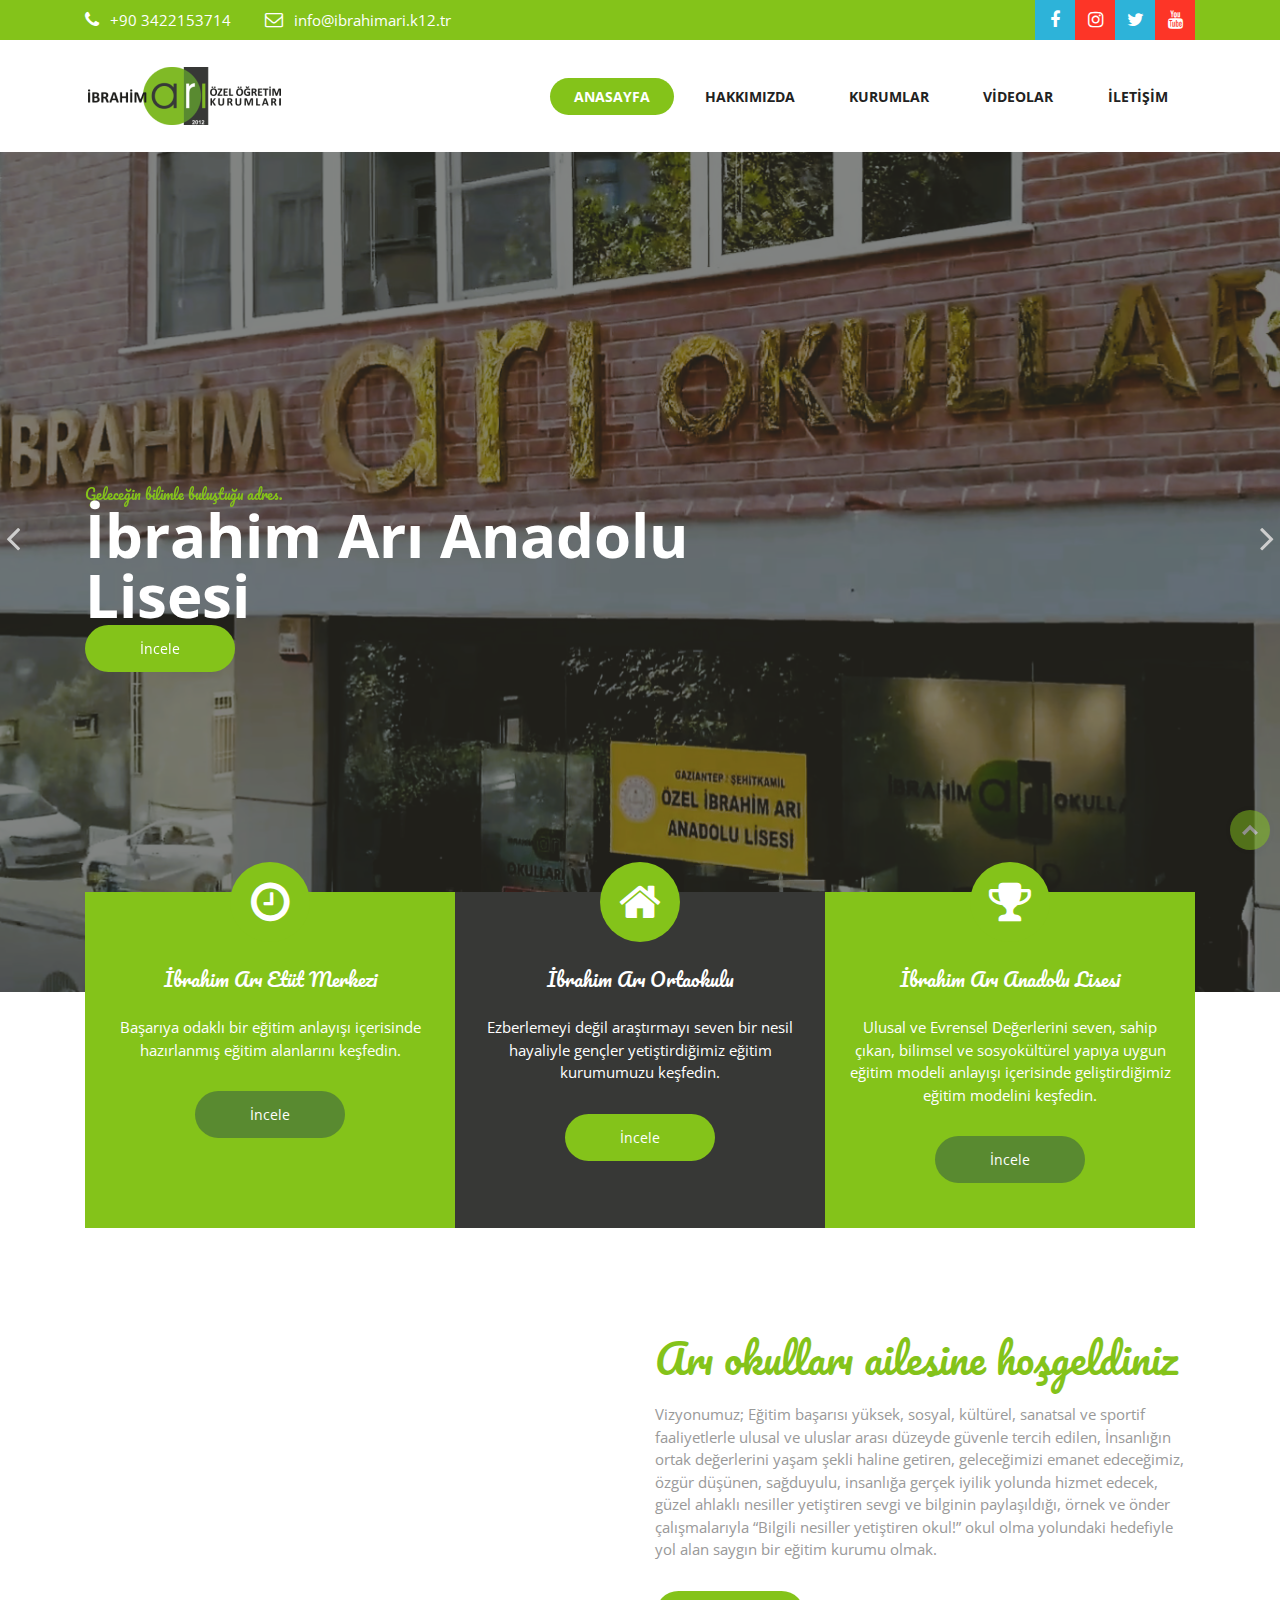
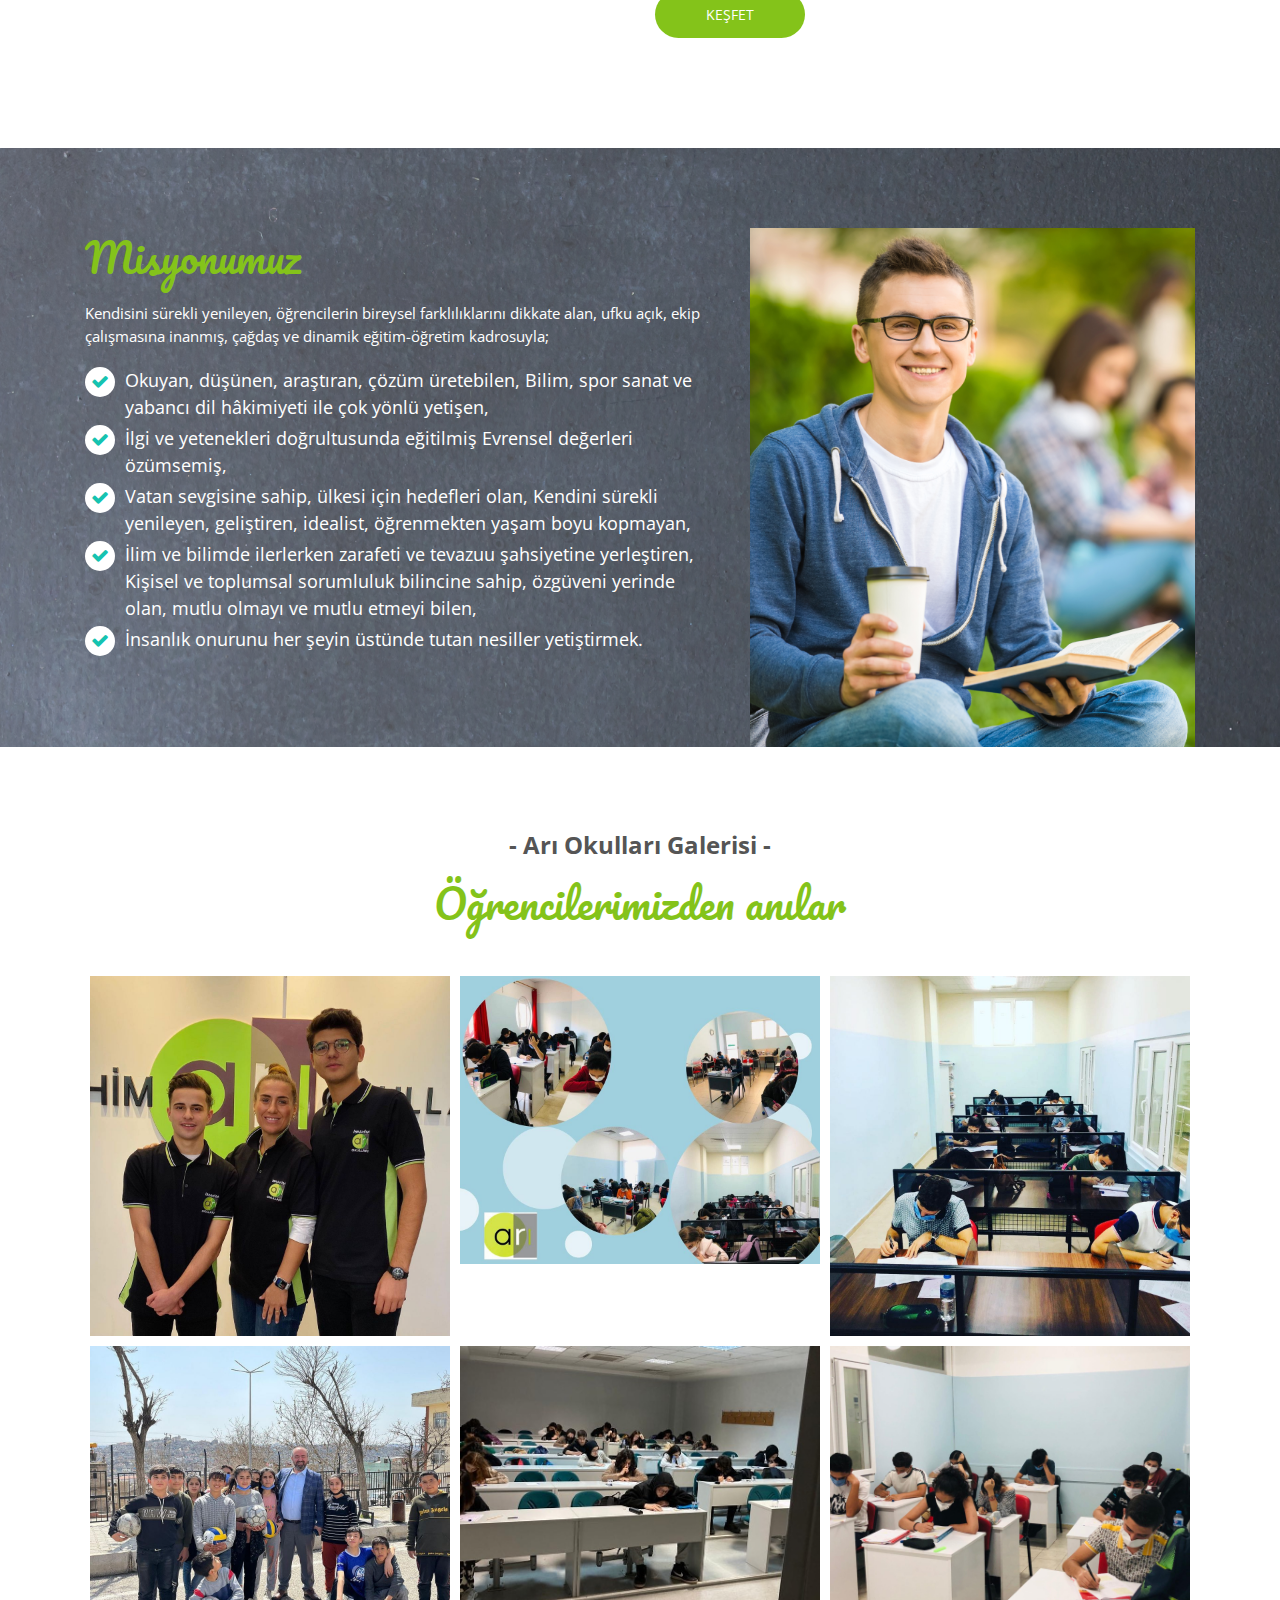
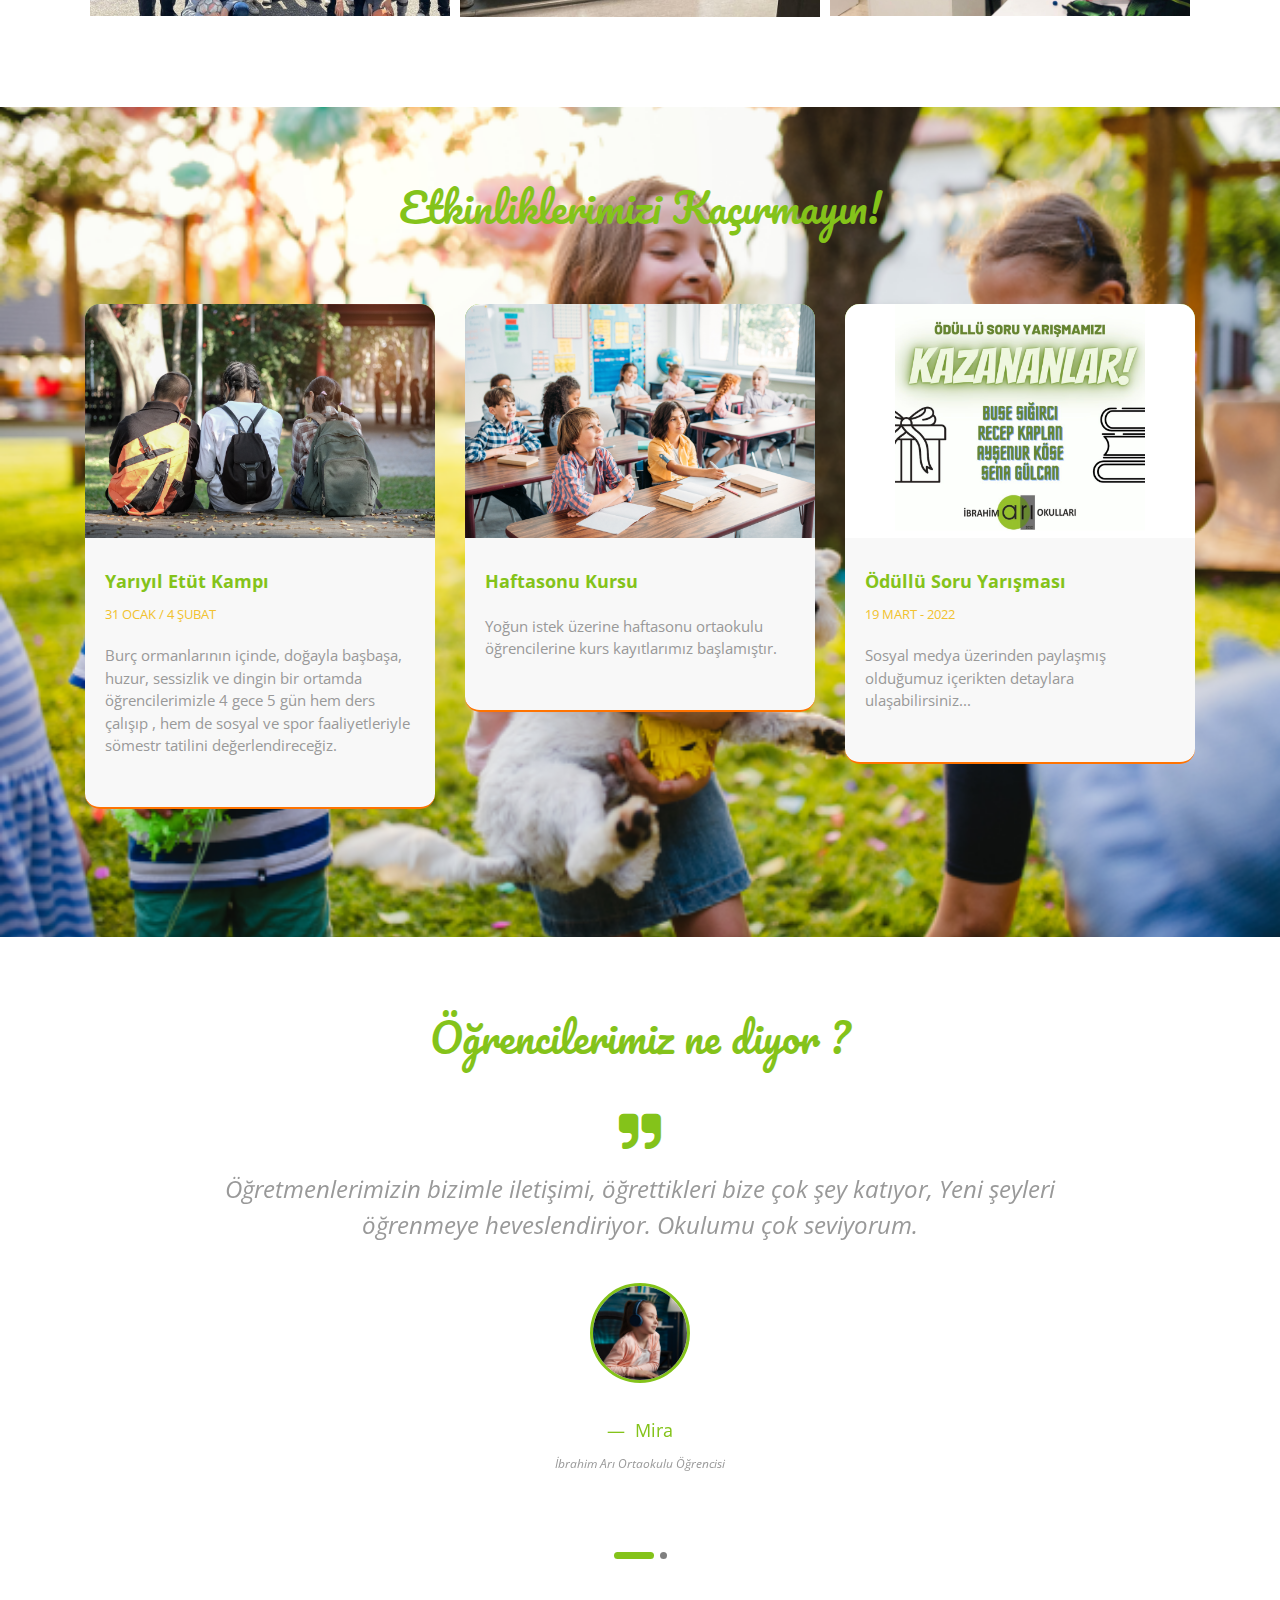
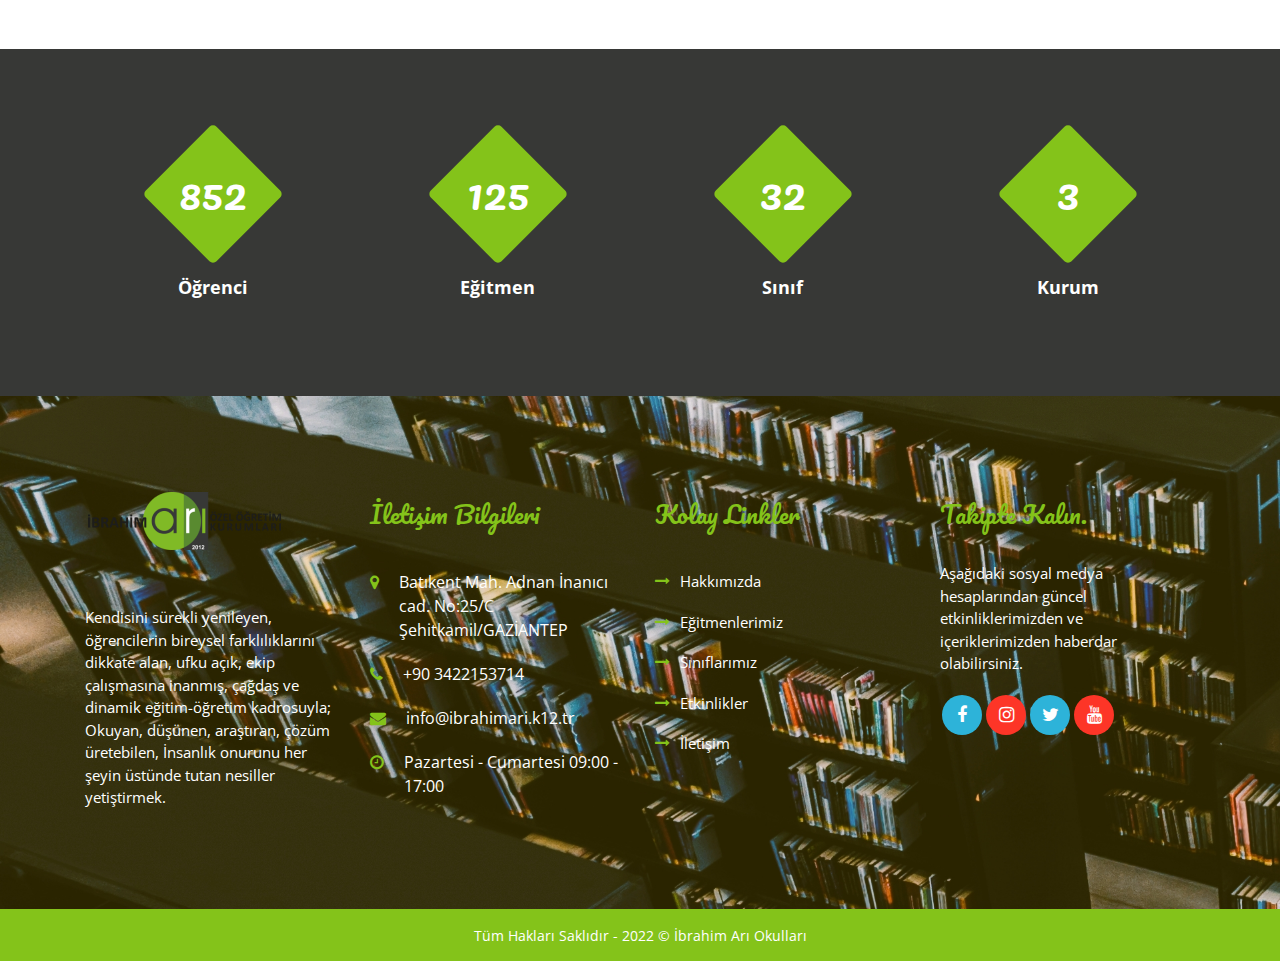
==== index.html @ 1fd20ba8 "Add files via upload" ====
<!DOCTYPE html>
<html lang="tr">
  <head>
    <meta charset="utf-8">
    <!--[if IE]><meta http-equiv="x-ua-compatible" content="IE=9" /><![endif]-->
    <meta name="viewport" content="width=device-width, initial-scale=1">
    <meta name="description" content="Gaziantep Arı Okulları, Eğitim başarısı yüksek, sosyal, kültürel, sanatsal ve sportif,  “Bilgili nesiller yetiştiren okul!” okul olma  yolundaki hedefiyle yol alan  saygın bir eğitim kurumu.">
    <meta name="keywords" content="gaziantep, arı okullari, antep özel okul, gaziantep özel okullar, özel, kolej, gaziantep okul, ibrahim ari okullari, ibrahim arı okulları, ibrahim ari, gaziantep ibrahim ari okullari, özel okul gaziantep, özel okullar, ibrahim ari özel öğretim kurumlari">
    <meta name="author" content="rometheme.net"> 
	<link rel="shortcut icon" href="images/favicon.ico">
	<link rel="apple-touch-icon" href="images/apple-touch-icon.png">
	<link rel="apple-touch-icon" sizes="72x72" href="images/apple-touch-icon-72x72.png">
	<link rel="apple-touch-icon" sizes="114x114" href="images/apple-touch-icon-114x114.png">
	<link rel="stylesheet" type="text/css" href="css/vendor/bootstrap.min.css" />
	<link rel="stylesheet" type="text/css" href="css/vendor/font-awesome.min.css">
	<link rel="stylesheet" type="text/css" href="css/vendor/owl.carousel.min.css">
	<link rel="stylesheet" type="text/css" href="css/vendor/owl.theme.default.min.css">
	<link rel="stylesheet" type="text/css" href="css/vendor/magnific-popup.css">
	<link rel="stylesheet" type="text/css" href="css/vendor/animate.min.css">
	<link rel="stylesheet" type="text/css" href="css/style.css" />
    <script src="js/vendor/modernizr.min.js"></script>
</head>
<body>

	<!-- LOAD PAGE -->
	<div class="animationload">
		<div class="loader"></div>
	</div>
	
	<!-- BACK TO TOP SECTION -->
	<a href="#0" class="cd-top cd-is-visible cd-fade-out">Top</a>

	<!-- HEADER -->
    <div class="header header-1">

    	<!-- TOPBAR -->
    	<div class="topbar">
			<div class="container">
				<div class="row align-items-center">
					<div class="col-sm-8 col-md-6">
						<div class="info">
							<div class="info-item">
								<a href="tel:+90 3422153714"><i class="fa fa-phone"></i> +90 3422153714</a>
							</div>
							<div class="info-item">
								<i class="fa fa-envelope-o"></i> <a href="mailto:info@ibrahimari.k12.tr" title=""> info@ibrahimari.k12.tr</a>
							</div>
						</div>
					</div>
					<div class="col-sm-4 col-md-6">
						<div class="sosmed-icon pull-right d-inline-flex">
							<a href="https://www.facebook.com/ibrahimariokullari-102697037942147/?ref=page_internal" class="fb"><i class="fa fa-facebook"></i></a> 
							<a href="https://www.instagram.com/ibrahimariokullari/" class="ig"><i class="fa fa-instagram"></i></a> 
							<a href="https://twitter.com/iari_okullari" class="tw"><i class="fa fa-twitter"></i></a> 
							
							<a href="https://www.youtube.com/channel/UCPqXaKPAfyC8Ke41PcCcHyg?view_as=subscriber" class="in"><i class="fa fa-youtube"></i></a> 
						</div>
					</div>
				</div>
			</div>
		</div>

		<!-- NAVBAR SECTION -->
		<div class="navbar-main">
			<div class="container">
			    <nav id="navbar-example" class="navbar navbar-expand-lg">
			        <a class="navbar-brand" href="index.html">
						<img style="height: 60;" src="images/logo.png" alt="">
					</a>
			        <button class="navbar-toggler" type="button" data-toggle="collapse" data-target="#navbarNavDropdown" aria-controls="navbarNavDropdown" aria-expanded="false" aria-label="Toggle navigation">
			            <span class="navbar-toggler-icon"></span>
			        </button>
			        <div class="collapse navbar-collapse" id="navbarNavDropdown">
			            <ul class="navbar-nav ml-auto">
			            	<li class="nav-item active">
			                    <a class="nav-link" href="index.html">ANASAYFA</a>
			                </li>
			            	<li class="nav-item">
			                    <a class="nav-link" href="about.html">HAKKIMIZDA</a>
			                </li>
			            	<li class="nav-item">
			                    <a class="nav-link" href="classes.html">KURUMLAR</a>
			                </li>
			            	<li class="nav-item">
			                    <a class="nav-link" href="teachers.html">VİDEOLAR</a>
			                </li>
			            	<!--<li class="nav-item dropdown dmenu">
			                    <a class="nav-link dropdown-toggle" href="#" role="button" data-toggle="dropdown" aria-haspopup="true" aria-expanded="false">
						          SAYFALAR
						        </a>
			                    <div class="dropdown-menu">
			                    	<a class="dropdown-item" href="page-gallery.html">GALERİ</a>
			                    	<a class="dropdown-item" href="page-testimonials.html">VİDEOLAR</a>
	          						<a class="dropdown-item" href="page-faq.html">FAQ</a>
	          						<a class="dropdown-item" href="page-404.html">404 PAGE</a>
	          						<a class="dropdown-item" href="page-events.html">EVENTS</a>
	          						<a class="dropdown-item" href="page-events-single.html">SINGLE EVENTS</a>
	          						<a class="dropdown-item" href="page-news.html">NEWS</a>
	          						<a class="dropdown-item" href="page-news-single.html">SINGLE NEWS</a>
							    </div>
			                </li>-->
			            	<li class="nav-item">
			                    <a class="nav-link" href="contact.html">İLETİŞİM</a>
			                </li>
			            </ul>
			        </div>
			    </nav> <!-- -->

			</div>
		</div>

    </div>

	<!-- BANNER -->
    <div id="oc-fullslider" class="banner">
    	<div class="owl-carousel owl-theme full-screen">
	    	<div class="item">
	        	<img src="images/dummy-img-1920x900.jpg" alt="Slider">
	        	<div class="overlay-bg"></div>
	        	<div class="container d-flex align-items-center">
	            	<div class="wrap-caption">
	            		<h5 class="caption-supheading">Geleceğin bilimle buluştuğu adres.</h5>
		                <h1 class="caption-heading">İbrahim Arı Anadolu Lisesi</h1>
		                <a href="classes.html" class="btn btn-primary">İncele</a>
		            </div>  
	            </div>
	    	</div>
	    	<div class="item">
	            <img src="images/dummy-img-1920x900-2.jpg" alt="Slider">
	            <div class="overlay-bg"></div>
	            <div class="container d-flex align-items-center">
	            	<div class="wrap-caption">
		                <h5 class="caption-supheading">Hiçbir şeye ihtiyacımız yok, yalnız bir şeye ihtiyacımız vardır; çalışkan olmak. Mustafa Kemal Atatürk</h5>
		                <h1 class="caption-heading">İbrahim Arı Ortaokulu</h1>
		                <a href="classes.html" class="btn btn-primary">İncele</a>
		            </div>  
	            </div>
	        </div>  
	    	<div class="item">
	            <img src="images/dummy-img-1920x900-3.jpg" alt="Slider"> 
	            <div class="overlay-bg"></div>
	            <div class="container d-flex align-items-center">
	            	<div class="wrap-caption">
		                <h5 class="caption-supheading">Sınavları gözünüzde büyütmeyin!</h5>
		                <h1 class="caption-heading">İbrahim Arı Etüt Merkezi</h1>
		                <a href="classes.html" class="btn btn-primary">İncele</a>
		            </div>  
	            </div>
	        </div>  
    	</div>
	    <div class="custom-nav owl-nav"></div>
    </div>	


	<div class="section services">
		<div class="content-wrap">
			<div class="container">
				<div class="row">
					<div class="col-sm-12 col-md-12">
						<div class="row col-0 overlap no-gutters">
							<div class="col-sm-12 col-md-4 col-lg-4">
						
								<div class="rs-feature-box-1 bg-primary">
									<i class="fa fa-clock-o"></i>
									<div class="body">
										<h4>İbrahim Arı Etüt Merkezi</h4>
										<p>Başarıya odaklı bir eğitim anlayışı içerisinde hazırlanmış eğitim alanlarını keşfedin.

										</p>
										<div class="spacer-10"></div>
										<a href="classes.html" class="btn">İncele</a>
									</div>
					            </div>
							</div>
							<div class="col-sm-12 col-md-4 col-lg-4">
							
								<div class="rs-feature-box-1 bg-tertiary">
									<i class="fa fa-home"></i>
									<div class="body">
										<h4>İbrahim Arı Ortaokulu</h4>
										<p>Ezberlemeyi değil araştırmayı seven bir nesil hayaliyle gençler yetiştirdiğimiz eğitim kurumumuzu keşfedin.</p>
										<div class="spacer-10"></div>
										<a href="classes.html" class="btn">İncele</a>
									</div>
					            </div>
							</div>
							<div class="col-sm-12 col-md-4 col-lg-4">
								
								<div class="rs-feature-box-1 bg-primary">
									<i class="fa fa-trophy"></i>
									<div class="body">
										<h4>İbrahim Arı Anadolu Lisesi</h4>
										<p>Ulusal ve Evrensel Değerlerini seven, sahip çıkan, bilimsel ve sosyokültürel yapıya uygun eğitim modeli anlayışı içerisinde geliştirdiğimiz eğitim modelini keşfedin. </p>
										<div class="spacer-10"></div>
										<a href="classes.html" class="btn">İncele</a>
									</div>
					            </div>
							</div>
						</div>
					</div>
				</div>
			</div>
		</div>
	</div>	


	<div class="section">
		<div class="content-wrap">
			<div class="container">
				<div class="row">
					<div class="col-sm-12 col-md-12 col-lg-6">
						
						<iframe width="100%" height="300px" src="https://www.youtube.com/embed/yRi36sJLSqQ?rel=0&amp;showinfo=0&amp;modestbranding=1" frameborder="0" allow="accelerometer; autoplay; clipboard-write; encrypted-media; gyroscope; picture-in-picture;" allowfullscreen></iframe>
					
					</div>
					<div class="col-sm-12 col-md-12 col-lg-6">
						<h2 class="section-heading">
							Arı okulları ailesine hoşgeldiniz
						</h2>
						<p>Vizyonumuz; Eğitim başarısı yüksek, sosyal, kültürel, sanatsal ve sportif faaliyetlerle ulusal ve uluslar arası düzeyde güvenle tercih edilen, İnsanlığın ortak değerlerini yaşam şekli haline getiren, geleceğimizi emanet edeceğimiz, özgür düşünen, sağduyulu, insanlığa gerçek iyilik yolunda hizmet edecek, güzel ahlaklı nesiller yetiştiren sevgi ve bilginin paylaşıldığı, örnek ve önder çalışmalarıyla “Bilgili nesiller yetiştiren okul!” okul olma  yolundaki hedefiyle yol alan  saygın bir eğitim kurumu olmak.</p>
						<div class="spacer-10"></div>
						<a href="about.html" class="btn btn-primary">KEŞFET</a>
						<div class="spacer-30"></div>
					</div>
					
				</div>
			</div>
		</div>
	</div>
	<div class="section bgi-repeat" data-background="images/dummy-img-1920x900-6.jpg">
		<div class="content-wrap pb-0">
			<div class="container">
				<div class="row align-items-end">
					<div class="col-sm-12 col-md-12 col-lg-7">
						
						<h3 class="section-heading">
							Misyonumuz
						</h3>
						<p class="text-white">Kendisini sürekli yenileyen, öğrencilerin bireysel farklılıklarını dikkate alan, ufku açık, ekip çalışmasına inanmış, çağdaş ve dinamik eğitim-öğretim kadrosuyla;
						</p>
						<p class="p-check text-white">Okuyan, düşünen, araştıran,  çözüm üretebilen,
							Bilim, spor sanat ve yabancı dil hâkimiyeti ile çok yönlü yetişen,</p>
						<p class="p-check text-white">İlgi ve yetenekleri doğrultusunda eğitilmiş
							Evrensel değerleri özümsemiş,</p>
						<p class="p-check text-white">Vatan sevgisine sahip, ülkesi için hedefleri olan,
							Kendini sürekli yenileyen, geliştiren, idealist, öğrenmekten yaşam boyu kopmayan,</p>
							<p class="p-check text-white">İlim ve bilimde ilerlerken zarafeti ve tevazuu  şahsiyetine yerleştiren,
								Kişisel ve toplumsal sorumluluk bilincine sahip, özgüveni yerinde olan, mutlu olmayı ve mutlu etmeyi bilen,</p>
								<p class="p-check text-white">İnsanlık onurunu her şeyin üstünde tutan nesiller yetiştirmek.
								</p>
						<div class="spacer-90"></div>
					</div>
					<div class="col-sm-12 col-md-12 col-lg-5">
						<img src="images/dummy-img-600x700.jpg" alt="" class="img-fluid">
					</div>
				</div>
				
			</div>
		</div>
	</div>

	



	<!-- OUR GALLERY -->
	<div class="">
		<div class="content-wrap">
			<div class="container">

				<div class="row">
					<div class="col-sm-12 col-md-12">
						<p class="supheading text-center">Arı Okulları Galerisi</p>
						<h2 class="section-heading text-center mb-5">
							Öğrencilerimizden anılar
						</h2>
					</div>
				</div>
				
				<div class="row popup-gallery gutter-5">
					<!-- Item 1 -->
					<div class="col-xs-12 col-md-6 col-lg-4">
						<div class="box-gallery">
							<a href="images/anlar/dummy-img-600x400.jpg" title="Gallery #1">
								<img src="images/anlar/dummy-img-600x400.jpg" alt="" class="img-fluid">
								<div class="project-info">
									<div class="project-icon">
										<span class="fa fa-search"></span>
									</div>
								</div>
							</a>
						</div>
					</div>
					<!-- Item 1 -->
					<div class="col-xs-12 col-md-6 col-lg-4">
						<div class="box-gallery">
							<a href="images/anlar/dummy-img-600x400-1.jpg" title="Gallery #2">
								<img src="images/anlar/dummy-img-600x400-1.jpg" alt="" class="img-fluid">
								<div class="project-info">
									<div class="project-icon">
										<span class="fa fa-search"></span>
									</div>
								</div>
							</a>
						</div>
					</div>
					<!-- Item 1 -->
					<div class="col-xs-12 col-md-6 col-lg-4">
						<div class="box-gallery">
							<a href="images/anlar/dummy-img-600x400-2.jpg" title="Gallery #3">
								<img src="images/anlar/dummy-img-600x400-2.jpg" alt="" class="img-fluid">
								<div class="project-info">
									<div class="project-icon">
										<span class="fa fa-search"></span>
									</div>
								</div>
							</a>
						</div>
					</div>
					<!-- Item 2 -->
					<div class="col-xs-12 col-md-6 col-lg-4">
						<div class="box-gallery">
							<a href="images/anlar/dummy-img-600x400-3.jpg" title="Gallery #4">
								<img src="images/anlar/dummy-img-600x400-3.jpg" alt="" class="img-fluid">
								<div class="project-info">
									<div class="project-icon">
										<span class="fa fa-search"></span>
									</div>
								</div>
							</a>
						</div>
					</div>
					<!-- Item 3 -->
					<div class="col-xs-12 col-md-6 col-lg-4">
						<div class="box-gallery">
							<a href="images/anlar/dummy-img-600x400-4.jpg" title="Gallery #5">
								<img src="images/anlar/dummy-img-600x400-4.jpg" alt="" class="img-fluid">
								<div class="project-info">
									<div class="project-icon">
										<span class="fa fa-search"></span>
									</div>
								</div>
							</a>
						</div>
					</div>
					<!-- Item 4 -->
					<div class="col-xs-12 col-md-6 col-lg-4">
						<div class="box-gallery">
							<a href="images/anlar/dummy-img-600x400-5.jpg" title="Gallery #6">
								<img src="images/anlar/dummy-img-600x400-5.jpg" alt="" class="img-fluid">
								<div class="project-info">
									<div class="project-icon">
										<span class="fa fa-search"></span>
									</div>
								</div>
							</a>
						</div>
					</div>
					
				</div>
				
			</div>
		</div>
	</div>

	<!-- OUR EVENTS -->
	<div class="section bgi-cover-center" data-background="images/anlar/background.jpg">
		<div class="content-wrap">
			<div class="container">

				<div class="row">
					<div class="col-sm-12 col-md-12">
						<h2 class="section-heading text-center mb-5">
							Etkinliklerimizi Kaçırmayın!
						</h2>
					</div>
				</div>

				<div class="row mt-4">
					
					<!-- Item 1 -->
					<div class="col-sm-12 col-md-12 col-lg-4 mb-5">
						<div class="rs-news-1">
							<div class="media-box">
								<img src="images/anlar/dummy-img-600x400-6.jpg" alt="" class="img-fluid">
							</div>
							<div class="body-box">
								<div class="title">Yarıyıl Etüt Kampı</div>
								<div class="meta-date">31 OCAK	 / 	4 ŞUBAT</div>
								<p>Burç ormanlarının içinde, doğayla başbaşa, huzur, sessizlik ve dingin bir ortamda öğrencilerimizle 4 gece 5 gün hem ders çalışıp , hem de sosyal ve spor faaliyetleriyle sömestr tatilini değerlendireceğiz.</p>
								<div class="text-center">
							<!--		<a href="page-events-single.html" class="btn btn-primary">KATIL</a> -->
								</div>
							</div>
						</div>
					</div>

					<!-- Item 2 -->
					<div class="col-sm-12 col-md-12 col-lg-4 mb-5">
						<div class="rs-news-1">
							<div class="media-box">
								<img src="images/anlar/dummy-img-600x400-7.jpg" alt="" class="img-fluid">
							</div>
							<div class="body-box">
								<div class="title">Haftasonu Kursu</div>
								<div class="meta-date"></div>
								<p>Yoğun istek üzerine haftasonu ortaokulu öğrencilerine kurs kayıtlarımız başlamıştır.</p>
								<div class="text-center">
							<!--		<a href="page-events-single.html" class="btn btn-primary">KATIL</a> -->
								</div>
							</div>
						</div>
					</div>

					<!-- Item 3 -->
					<div class="col-sm-12 col-md-12 col-lg-4 mb-5">
						<div class="rs-news-1">
							<div class="media-box">
								<img src="images/anlar/dummy-img-600x400-8.jpg" alt="" class="img-fluid">
							</div>
							<div class="body-box">
								<div class="title">Ödüllü Soru Yarışması</div>
								<div class="meta-date">19 MART - 2022</div>
								<p>Sosyal medya üzerinden paylaşmış olduğumuz içerikten detaylara ulaşabilirsiniz...</p>
								<div class="text-center">
									<!--		<a href="page-events-single.html" class="btn btn-primary">KATIL</a> -->
								</div>
							</div>
						</div>
					</div>

				</div>

			</div>
		</div>
	</div>

	<!-- OUR TESTIMONIALS -->
	<div class="section">
		<div class="content-wrap">
			<div class="container">
				<div class="row">
					<div class="col-sm-12 col-md-12">
						<h2 class="section-heading text-center mb-5">
							Öğrencilerimiz ne diyor ?
						</h2>
					</div>
				</div>
				<div class="row">
					<div class="col-sm-12 col-md-10 offset-md-1">
						<div class="text-center text-primary mb-3"><i class="fa fa-quote-right fa-3x"></i></div>
						<div id="testimonial" class="owl-carousel owl-theme">
							<div class="item">
								<div class="rs-box-testimony">
									<div class="quote-box">
										<blockquote>
										 Öğretmenlerimizin bizimle iletişimi, öğrettikleri bize çok şey katıyor, Yeni şeyleri öğrenmeye heveslendiriyor. Okulumu çok seviyorum.
										</blockquote>
										<div class="media">
											<img src="images/dummy-img-400x400.jpg" alt="" class="rounded-circle">
										</div>
										<p class="quote-name">
											Mira <span>İbrahim Arı Ortaokulu Öğrencisi</span>
										</p>                        
									</div>
								</div>
							</div>
							<div class="item">
								<div class="rs-box-testimony">
									<div class="quote-box">
										<blockquote>
											Aldığım eğitimden çok memnunum iyi ki arı okullarını tercih etmişim. Artık sınavlarla nasıl başa çıkabileceğimi öğrendim. Sporun hayatımda nasıl bir öneme sahip olduğunu öğrendim.
										</blockquote>
										<div class="media">
											<img src="images/dummy-img-400x400-2.jpg" alt="" class="rounded-circle">
										</div>
										<p class="quote-name">
											Berke <span>İbrahim Arı Anadolu Lisesi Öğrencisi</span>
										</p>                        
									</div>
								</div>
							</div>
						</div>
					</div>

				</div>
			</div>
		</div>
	</div>


	<!-- WHY CHOOSE US -->
	<div class="section bg-tertiary">
		<div class="content-wrap">
			<div class="container">
				<div class="row">
					<div class="col-sm-6 col-md-3">
						<div class="rs-funfact bg-primary">
							<div class="box-fun"><h2>852</h2></div>
							<div class="title">Öğrenci</div>	
						</div>
					</div>
					<div class="col-sm-6 col-md-3">
						<div class="rs-funfact bg-primary">
							<div class="box-fun"><h2>125</h2></div>
							<div class="title">Eğitmen</div>	
						</div>
					</div>
					<div class="col-sm-6 col-md-3">
						<div class="rs-funfact bg-primary">
							<div class="box-fun"><h2>32</h2></div>
							<div class="title">Sınıf</div>	
						</div>
					</div>
					<div class="col-sm-6 col-md-3">
						<div class="rs-funfact bg-primary">
							<div class="box-fun"><h2>3</h2></div>
							<div class="title">Kurum</div>	
						</div>
					</div>
				</div>
			</div>
		</div>
	</div>
	<!-- FOOTER SECTION -->
	<div class="footer" data-background="images/dummy-img-1920x900-4.jpg">
		<div class="content-wrap">
			<div class="container">
				
				<div class="row">
					<div class="col-sm-12 col-md-6 col-lg-3">
						<div class="footer-item">
							<img src="images/logo.png" alt="logo bottom" class="logo-bottom">
							<div class="spacer-30"></div>
							<p>Kendisini sürekli yenileyen, öğrencilerin bireysel farklılıklarını dikkate alan, ufku açık, ekip çalışmasına inanmış, çağdaş ve dinamik eğitim-öğretim kadrosuyla; Okuyan, düşünen, araştıran,  çözüm üretebilen, İnsanlık onurunu her şeyin üstünde tutan nesiller yetiştirmek.
							</p>
						</div>
					</div>					

					<div class="col-sm-12 col-md-6 col-lg-3">
						<div class="footer-item">
							<div class="footer-title">
								İletişim Bilgileri
							</div>
							<ul class="list-info">
								<li>
									<div class="info-icon">
										<span class="fa fa-map-marker"></span>
									</div>
									<div class="info-text">Batıkent Mah. Adnan İnanıcı cad. No:25/C Şehitkamil/GAZİANTEP</div> </li>
								<li>
									<div class="info-icon">
										<span class="fa fa-phone"></span>
									</div>
									<div class="info-text"><a style="color: rgb(255, 255, 255);" href="tel:+90 3422153714"> +90 3422153714</a></div>
								</li>
								<li>
									<div class="info-icon">
										<span class="fa fa-envelope"></span>
									</div>
									<div class="info-text"><a style="color: rgb(255, 255, 255);" href="mailto:info@ibrahimari.k12.tr" title=""> info@ibrahimari.k12.tr</a></div>
								</li>
								<li>
									<div class="info-icon">
										<span class="fa fa-clock-o"></span>
									</div>
									<div class="info-text">Pazartesi - Cumartesi 09:00 - 17:00</div>
								</li>
							</ul>

						</div>
					</div>

					<div class="col-sm-12 col-md-6 col-lg-3">
						<div class="footer-item">
							<div class="footer-title">
								Kolay Linkler
							</div>
							
							<ul class="list">
								<li><a href="about.html" title="About us">Hakkımızda</a></li>
								<li><a href="teachers.html" title="Our Teacher">Eğitmenlerimiz</a></li>
								<li><a href="classes.html" title="Our Classes">Sınıflarımız</a></li>
								<li><a href="page-events.html" title="Our Events">Etkinlikler</a></li>
								<li><a href="contact.html" title="Contact Us">İletişim</a></li>
							</ul>
								
						</div>
					</div>
					
					<div class="col-sm-12 col-md-6 col-lg-3">
						<div class="footer-item">
							<div class="footer-title"> 
								Takipte Kalın.
							</div>
							<p>Aşağıdaki sosyal medya hesaplarından güncel etkinliklerimizden ve içeriklerimizden haberdar olabilirsiniz.</p>
							<div class="sosmed-icon d-inline-flex">
								<a href="https://www.facebook.com/ibrahimariokullari-102697037942147/?ref=page_internal" class="fb"><i class="fa fa-facebook"></i></a> 
								<a href="https://www.instagram.com/ibrahimariokullari/" class="ig"><i class="fa fa-instagram"></i></a>
								<a href="https://twitter.com/iari_okullari" class="tw"><i class="fa fa-twitter"></i></a> 
								<a href="https://www.youtube.com/channel/UCPqXaKPAfyC8Ke41PcCcHyg?view_as=subscriber" class="in"><i class="fa fa-youtube"></i></a> 
							</div>
						</div>
					</div>
				</div>
			</div>
		</div>
		
		<div class="fcopy">
			<div class="container">
				<div class="row">
					<div class="col-sm-12 col-md-12">
						<p class="ftex">Tüm Hakları Saklıdır - 2022 &copy; <span class="color-primary">İbrahim Arı Okulları</span> </p> 
					</div>
				</div>
			</div>
		</div>
		
	</div>
	<script language="JavaScript">
		var left="";
		var right="";
		var msg="İbrahim Arı Özel Öğretim Kurumları - Gaziantep -";
		var speed=200;
		function scroll_title() {
				document.title=left+msg+right;
				msg=msg.substring(1,msg.length)+msg.charAt(0);
				setTimeout("scroll_title()",speed);
		}
		scroll_title();
		</script>
	<!-- JS VENDOR -->
	<script src="js/vendor/jquery.min.js"></script>
	<script src="js/vendor/bootstrap.min.js"></script>
	<script src="js/vendor/owl.carousel.js"></script>
	<script src="js/vendor/jquery.magnific-popup.min.js"></script>

	<!-- SENDMAIL -->
	<script src="js/vendor/validator.min.js"></script>
	<script src="js/vendor/form-scripts.js"></script>

	<script src="js/script.js"></script>

</body>
</html>
---- css/style.css ----
@charset "UTF-8";
/*
Template Name: MAZE - Photography Portfolio Html Template
Template URI: http://rometheme.net/html/maze
Author: Rometheme
Author URI: https://themeforest.net/user/rometheme
Version: 1.0
*/
/**
 * Table of Contents:
 *
 * 1. - NORMALIZE CSS
 * 2. - GLOBAL STYLES
 *      2.1 - General Styles
 *      2.2 - Text Color
 *      2.3 - Anchor
 *      2.4 - Heading and Paragraph
 * 
 * 3. - COMPONENTS
 *      3.1 - Preloader  
 *      3.2 - Buttons  
 *      3.3 - Box Icon 1
 *      3.4 - Box Icon 2
 *      3.5 - Box Image 1
 *      3.6 - Box Image 2
 *      3.7 - Box Image 3
 *      3.8 - BOX TESTIMONY
 *      3.9 - Box Team 2
 *      3.10 - Box Statistic
 *      3.11 - Box History
 *      3.12 - Box Partners
 *      3.13 - Panel Accordion
 *      3.14 - Faq
 *      3.15 - Pricing Table
 *      3.16 - Career Tabs
 *      3.17 - Box News
 * 4. - LOGO & NAVIGATION
 *      4.1 - Topbar 
 *      4.2 - Navbar 
 * 5. - HOME
 *      5.1 - Banner
 *      5.2 - Text Typing
 * 6. - SECTION
 *      6.1 Section - About
 *      6.2 Section - Services
 *      6.3 Section - Projects
 *      6.4 Section - News
 *      6.5 Section - Contact
 *      6.6 Section - Features
 *      6.7 Section - CTA
 *      6.8 Section - Price
 *      6.9 Section - Blog
 *      6.10 Section - Timeline
 *      6.11 Section - Testimonial
 *      6.12 Section - Clients
 *      6.13 Section - Video BG
 *      6.14 Section - Contact and Map
 * 7. - FOOTER 
 * 8. - RESPONSIVE
 * -----------------------------------------------------------------------------
 */
@import url("https://fonts.googleapis.com/css?family=Open+Sans:400,700|Pacifico");
@font-face {
  font-family: 'sas-webfont';
  src: url("../fonts/sas-webfont.eot?51534236");
  src: url("../fonts/sas-webfont.eot?51534236#iefix") format("embedded-opentype"), url("../fonts/sas-webfont.woff2?51534236") format("woff2"), url("../fonts/sas-webfont.woff?51534236") format("woff"), url("../fonts/sas-webfont.ttf?51534236") format("truetype"), url("../fonts/sas-webfont.svg?51534236#sas-webfont") format("svg");
  font-weight: normal;
  font-style: normal; }
.sas {
  font-family: "sas-webfont";
  font-style: normal;
  font-weight: normal;
  speak: none;
  display: inline-block;
  text-decoration: inherit;
  width: 1em;
  margin-right: .2em;
  text-align: center;
  /* opacity: .8; */
  /* For safety - reset parent styles, that can break glyph codes*/
  font-variant: normal;
  text-transform: none;
  /* fix buttons height, for twitter bootstrap */
  line-height: 1em;
  /* Animation center compensation - margins should be symmetric */
  /* remove if not needed */
  margin-left: .2em;
  /* you can be more comfortable with increased icons size */
  /* font-size: 120%; */
  /* Font smoothing. That was taken from TWBS */
  -webkit-font-smoothing: antialiased;
  -moz-osx-font-smoothing: grayscale;
  /* Uncomment for 3D effect */
  /* text-shadow: 1px 1px 1px rgba(127, 127, 127, 0.3); */ }

.sas-1:before {
  content: '\e801'; }

/* '' */
/* -------------------- 
TOPBAR SETTING
-----------------------*/
/* -------------------- 
NAVBAR SETTING
-----------------------*/
/* -------------------- 
FOOTER SETTING
-----------------------*/
/* -------------------- 
BUTTON SETTING
-----------------------*/
.bolder {
  font-weight: 600; }

.cfix {
  content: '';
  display: block;
  width: 100%;
  clear: both; }

/**
 * 1. - NORMALIZE CSS
 * -----------------------------------------------------------------------------
 */
/*! normalize.css v8.0.1 | MIT License | github.com/necolas/normalize.css */
/* Document
   ========================================================================== */
/**
 * 1. Correct the line height in all browsers.
 * 2. Prevent adjustments of font size after orientation changes in iOS.
 */
html {
  line-height: 1.15;
  /* 1 */
  -webkit-text-size-adjust: 100%;
  /* 2 */ }

/* Sections
   ========================================================================== */
/**
 * Remove the margin in all browsers.
 */
body {
  margin: 0; }

/**
 * Render the `main` element consistently in IE.
 */
main {
  display: block; }

/**
 * Correct the font size and margin on `h1` elements within `section` and
 * `article` contexts in Chrome, Firefox, and Safari.
 */
h1 {
  font-size: 2em;
  margin: 0.67em 0; }

/* Grouping content
   ========================================================================== */
/**
 * 1. Add the correct box sizing in Firefox.
 * 2. Show the overflow in Edge and IE.
 */
hr {
  box-sizing: content-box;
  /* 1 */
  height: 0;
  /* 1 */
  overflow: visible;
  /* 2 */ }

/**
 * 1. Correct the inheritance and scaling of font size in all browsers.
 * 2. Correct the odd `em` font sizing in all browsers.
 */
pre {
  font-family: monospace, monospace;
  /* 1 */
  font-size: 1em;
  /* 2 */ }

/* Text-level semantics
   ========================================================================== */
/**
 * Remove the gray background on active links in IE 10.
 */
a {
  background-color: transparent; }

/**
 * 1. Remove the bottom border in Chrome 57-
 * 2. Add the correct text decoration in Chrome, Edge, IE, Opera, and Safari.
 */
abbr[title] {
  border-bottom: none;
  /* 1 */
  text-decoration: underline;
  /* 2 */
  text-decoration: underline dotted;
  /* 2 */ }

/**
 * Add the correct font weight in Chrome, Edge, and Safari.
 */
b,
strong {
  font-weight: bolder; }

/**
 * 1. Correct the inheritance and scaling of font size in all browsers.
 * 2. Correct the odd `em` font sizing in all browsers.
 */
code,
kbd,
samp {
  font-family: monospace, monospace;
  /* 1 */
  font-size: 1em;
  /* 2 */ }

/**
 * Add the correct font size in all browsers.
 */
small {
  font-size: 80%; }

/**
 * Prevent `sub` and `sup` elements from affecting the line height in
 * all browsers.
 */
sub,
sup {
  font-size: 75%;
  line-height: 0;
  position: relative;
  vertical-align: baseline; }

sub {
  bottom: -0.25em; }

sup {
  top: -0.5em; }

/* Embedded content
   ========================================================================== */
/**
 * Remove the border on images inside links in IE 10.
 */
img {
  border-style: none; }

/* Forms
   ========================================================================== */
/**
 * 1. Change the font styles in all browsers.
 * 2. Remove the margin in Firefox and Safari.
 */
button,
input,
optgroup,
select,
textarea {
  font-family: inherit;
  /* 1 */
  font-size: 100%;
  /* 1 */
  line-height: 1.15;
  /* 1 */
  margin: 0;
  /* 2 */ }

/**
 * Show the overflow in IE.
 * 1. Show the overflow in Edge.
 */
button,
input {
  /* 1 */
  overflow: visible; }

/**
 * Remove the inheritance of text transform in Edge, Firefox, and IE.
 * 1. Remove the inheritance of text transform in Firefox.
 */
button,
select {
  /* 1 */
  text-transform: none; }

/**
 * Correct the inability to style clickable types in iOS and Safari.
 */
button,
[type="button"],
[type="reset"],
[type="submit"] {
  -webkit-appearance: button; }

/**
 * Remove the inner border and padding in Firefox.
 */
button::-moz-focus-inner,
[type="button"]::-moz-focus-inner,
[type="reset"]::-moz-focus-inner,
[type="submit"]::-moz-focus-inner {
  border-style: none;
  padding: 0; }

/**
 * Restore the focus styles unset by the previous rule.
 */
button:-moz-focusring,
[type="button"]:-moz-focusring,
[type="reset"]:-moz-focusring,
[type="submit"]:-moz-focusring {
  outline: 1px dotted ButtonText; }

/**
 * Correct the padding in Firefox.
 */
fieldset {
  padding: 0.35em 0.75em 0.625em; }

/**
 * 1. Correct the text wrapping in Edge and IE.
 * 2. Correct the color inheritance from `fieldset` elements in IE.
 * 3. Remove the padding so developers are not caught out when they zero out
 *    `fieldset` elements in all browsers.
 */
legend {
  box-sizing: border-box;
  /* 1 */
  color: inherit;
  /* 2 */
  display: table;
  /* 1 */
  max-width: 100%;
  /* 1 */
  padding: 0;
  /* 3 */
  white-space: normal;
  /* 1 */ }

/**
 * Add the correct vertical alignment in Chrome, Firefox, and Opera.
 */
progress {
  vertical-align: baseline; }

/**
 * Remove the default vertical scrollbar in IE 10+.
 */
textarea {
  overflow: auto; }

/**
 * 1. Add the correct box sizing in IE 10.
 * 2. Remove the padding in IE 10.
 */
[type="checkbox"],
[type="radio"] {
  box-sizing: border-box;
  /* 1 */
  padding: 0;
  /* 2 */ }

/**
 * Correct the cursor style of increment and decrement buttons in Chrome.
 */
[type="number"]::-webkit-inner-spin-button,
[type="number"]::-webkit-outer-spin-button {
  height: auto; }

/**
 * 1. Correct the odd appearance in Chrome and Safari.
 * 2. Correct the outline style in Safari.
 */
[type="search"] {
  -webkit-appearance: textfield;
  /* 1 */
  outline-offset: -2px;
  /* 2 */ }

/**
 * Remove the inner padding in Chrome and Safari on macOS.
 */
[type="search"]::-webkit-search-decoration {
  -webkit-appearance: none; }

/**
 * 1. Correct the inability to style clickable types in iOS and Safari.
 * 2. Change font properties to `inherit` in Safari.
 */
::-webkit-file-upload-button {
  -webkit-appearance: button;
  /* 1 */
  font: inherit;
  /* 2 */ }

/* Interactive
   ========================================================================== */
/*
 * Add the correct display in Edge, IE 10+, and Firefox.
 */
details {
  display: block; }

/*
 * Add the correct display in all browsers.
 */
summary {
  display: list-item; }

/* Misc
   ========================================================================== */
/**
 * Add the correct display in IE 10+.
 */
template {
  display: none; }

/**
 * Add the correct display in IE 10.
 */
[hidden] {
  display: none; }

/**
 * 2. GLOBAL STYLES
 * -----------------------------------------------------------------------------
 */
/*1.1 GENERAL STYLES*/
body,
button,
input,
select,
textarea {
  color: #999999;
  font-family: "Open Sans", sans-serif;
  font-weight: 400;
  font-size: 15px;
  line-height: 1.5;
  position: relative;
  background-color: #fff; }

html, body {
  width: 100%;
  height: 100%;
 
}

/* 1.3. ANCHOR */
a {
  color: #999999;
  text-decoration: none; }
  a:hover {
    color: #84C31A;
    text-decoration: none; }

/* 1.4. HEADING & PARAGRAPH */
p {
  margin: 0 0 20px 0; }

h1,
h2,
.banner-page .title-page,
h3,
h4,
.rs-team-1 .title,
h5 {
  font-family: "Pacifico", cursive;
  font-weight: 400;
  margin-top: 10px;
  margin-bottom: 20px; }

h1 {
  font-size: 3.571em;
  line-height: normal; }

h2, .banner-page .title-page {
  font-size: 2.857em;
  line-height: normal; }

h3 {
  font-size: 1.714em;
  line-height: normal; }

h4, .rs-team-1 .title {
  font-size: 1.286em;
  line-height: normal; }

h5 {
  font-size: 14px;
  line-height: 22px; }

h6 {
  font-size: 13px; }

strong, b {
  font-weight: 700; }

ol {
  margin-left: 24px; }

ul {
  list-style: initial;
  margin-left: 24px; }
  ul li {
    margin: 8px 0; }

/* CUSTOM GLOBAL */
.content-wrap {
  padding: 80px 0; }

.content-wrap-60 {
  padding: 60px 0; }

.content-wrap-40 {
  padding: 40px 0; }

.spacer-content {
  height: 80px; }
  .spacer-content::after {
    display: block;
    content: "";
    clear: both; }

.uk16 {
  font-size: 16px; }

.uk18 {
  font-size: 18px; }

.uk21 {
  font-size: 21px; }

.uk24 {
  font-size: 24px; }

.uk36 {
  font-size: 36px; }

.uk48 {
  font-size: 48px; }

.uk60 {
  font-size: 60px; }

.uk72 {
  font-size: 72px; }

.spacer-10 {
  height: 10px; }
  .spacer-10::after {
    display: block;
    content: "";
    clear: both; }

.spacer-30 {
  height: 30px; }
  .spacer-30::after {
    display: block;
    content: "";
    clear: both; }

.spacer-50 {
  height: 50px; }
  .spacer-50::after {
    display: block;
    content: "";
    clear: both; }

.spacer-70 {
  height: 70px; }
  .spacer-70::after {
    display: block;
    content: "";
    clear: both; }

.spacer-90 {
  height: 90px; }
  .spacer-90::after {
    display: block;
    content: "";
    clear: both; }

.spacer-110 {
  height: 110px; }
  .spacer-110::after {
    display: block;
    content: "";
    clear: both; }

.spacer-content {
  height: 80px; }
  .spacer-content::after {
    display: block;
    content: "";
    clear: both; }

.section {
  position: relative; }

.section-heading {
  font-size: 40px;
  line-height: 1em;
  margin-bottom: 20px;
  /*padding-top: 0; */
  margin-top: 0;
  padding-bottom: 5px;
  position: relative;
  color: #84C31A; }
  .section-heading.light {
    color: #84C31A; }
    .section-heading.light span {
      color: #ffffff; }
    .section-heading.light:after {
      background: #ffffff; }
  .section-heading.text-center {
    text-align: center; }
    .section-heading.text-center:after {
      margin-left: auto;
      margin-right: auto; }
  @media (max-width: 767px) {
    .section-heading {
      font-size: 32px; } }

.supheading {
  font-size: 24px;
  font-weight: 700;
  color: #555555; }
  .supheading:before, .supheading:after {
    content: " - "; }

.subheading {
  margin-top: -20px;
  margin-bottom: 30px;
  color: #666666;
  font-family: "Pacifico", cursive;
  font-size: 18px; }
  .subheading.text-center {
    width: 60%;
    margin-left: auto;
    margin-right: auto; }

.title-heading {
  font-size: 24px;
  font-family: "Pacifico", cursive;
  font-weight: 700; }

.section-border {
  border-bottom: 1px solid #cccccc; }

.font-primary {
  font-family: "Open Sans", sans-serif; }

.font-secondary {
  font-family: "Pacifico", cursive; }

.bgi-cover-center {
  background-size: cover;
  background-position: center; }

.bgi-cover-center {
  background-size: cover;
  background-position: center; }

.bgi-cover-fixed {
  background-size: cover;
  background-position: center;
  background-attachment: fixed; }

.bgi-repeat {
  background-repeat: repeat; }

.bgi-right {
  background-position: right;
  background-size: auto;
  background-repeat: no-repeat; }

.bgi-left {
  background-position: left;
  background-size: auto;
  background-repeat: no-repeat; }

.bgi-overlay {
  position: relative;
  background-position: center; }
  .bgi-overlay:before {
    content: '';
    position: absolute;
    top: 0;
    left: 0;
    right: 0;
    bottom: 0;
    background-color: rgba(34, 34, 34, 0.5); }

blockquote {
  padding: 15px 20px;
  background-color: #f6f6f6;
  margin: 0 0 20px;
  border-left: 5px solid #84C31A;
  font-style: italic; }

blockquote.quote {
  padding: 15px 0;
  background-color: transparent;
  margin: 0 0 20px;
  border-left: 0;
  font-family: "Pacifico", cursive;
  font-style: italic;
  font-size: 24px;
  color: #ffffff; }
  blockquote.quote .blockquote-footer {
    color: #84C31A; }
  blockquote.quote cite {
    display: block;
    font-family: "Open Sans", sans-serif;
    font-size: 15px;
    font-style: normal;
    color: #ffffff; }

@media (max-width: 767px) {
  .bgi-hide-xs {
    background-image: none !important; } }
/* OWL */
.owl-theme .owl-dots .owl-dot span {
  width: 7px;
  height: 7px;
  background: gray;
  margin: 5px 3px; }
.owl-theme .owl-dots .owl-dot.active span {
  width: 40px;
  background-color: #84C31A; }
.owl-theme .owl-dots .owl-dot:hover span {
  background-color: #84C31A; }
.owl-theme .owl-controls {
  margin-top: 50px; }

.owl-light .owl-dots .owl-dot span {
  width: 7px;
  height: 7px;
  background: #ffffff;
  margin: 5px 3px; }
.owl-light .owl-dots .owl-dot.active span {
  width: 40px;
  background-color: #F1C22E; }
.owl-light .owl-dots .owl-dot:hover span {
  background-color: #F1C22E; }
.owl-light .owl-controls {
  margin-top: 50px; }

/* END OWL */
.font-primary {
  font-family: "Open Sans", sans-serif; }

.bg-primary {
  background-color: #84C31A !important; }

.bg-secondary {
  background-color: #F1C22E !important; }

.bg-tertiary {
  background-color: #373836 !important; }

.bg-gray {
  background-color: #373836; }

.bg-gray-light {
  background-color: #f9f9f9; }

.bg-overlay-primary {
  position: relative; }
  .bg-overlay-primary:before {
    content: '';
    position: absolute;
    top: 0;
    right: 0;
    bottom: 0;
    left: 0;
    background-color: #84C31A;
    opacity: .8; }

.bg-overlay-secondary {
  position: relative; }
  .bg-overlay-secondary:before {
    content: '';
    position: absolute;
    top: 0;
    right: 0;
    bottom: 0;
    left: 0;
    background-color: #F1C22E;
    opacity: .6; }

.lh-1 {
  line-height: 1.3; }

.text-primary {
  color: #84C31A !important; }
  .text-primary a {
    color: #84C31A; }
    .text-primary a:hover {
      color: #999999; }

.text-secondary {
  color: #F1C22E !important; }

.text-white a {
  color: #ffffff; }

.text-black {
  color: #222222 !important; }
  .text-black a {
    color: #222222; }

.pos-relative {
  position: relative; }

.banner-page {
  display: block;
  -webkit-background-size: cover;
  -moz-background-size: cover;
  -o-background-size: cover;
  background-size: cover;
  position: relative;
  background-position: center; }
  .banner-page:before {
    content: '';
    position: absolute;
    top: 0;
    left: 0;
    right: 0;
    bottom: 0;
    background-color: rgba(34, 34, 34, 0.4); }
  .banner-page .content-wrap {
    padding: 60px 0; }
  .banner-page .title-page {
    text-align: center;
    margin-bottom: 0;
    color: #ffffff; }
  .banner-page .breadcrumb-container {
    background-color: transparent; }
  .banner-page .breadcrumb {
    padding: 0;
    margin: 0;
    text-align: center;
    background-color: transparent;
    font-size: 13px;
    font-weight: 400;
    color: #ffffff; }
    .banner-page .breadcrumb > .active,
    .banner-page .breadcrumb a {
      color: white; }
      .banner-page .breadcrumb > .active:hover,
      .banner-page .breadcrumb a:hover {
        color: #84C31A; }

.overlap {
  background-color: #ffffff;
  margin-top: -180px;
  margin-bottom: -50px;
  position: relative;
  z-index: 2; }
  @media (max-width: 767px) {
    .overlap {
      margin-top: 0; } }

.gutter-5 {
  margin-right: 0;
  margin-left: 0; }
  .gutter-5 > [class^="col-"],
  .gutter-5 > [class*=" col-"],
  .gutter-5 [class*='col-'],
  .gutter-5 [class*=" col-"] {
    padding-right: 5px;
    padding-left: 5px; }

.pagination {
  margin-left: 0; }
  .pagination .page-item .page-link {
    -webkit-border-radius: 10px;
    -moz-border-radius: 10px;
    -ms-border-radius: 10px;
    border-radius: 10px;
    padding: 15px 20px;
    margin-right: 5px;
    margin-bottom: 5px;
    color: #999999;
    display: inline-block;
    border-color: 1px solid #e6e6e6;
    background: #ffffff; }
    .pagination .page-item .page-link:hover, .pagination .page-item .page-link.active {
      color: #ffffff;
      background: #84C31A; }
  .pagination .page-item:first-child .page-link, .pagination .page-item:last-child .page-link {
    -webkit-border-radius: 10px;
    -moz-border-radius: 10px;
    -ms-border-radius: 10px;
    border-radius: 10px; }
  .pagination .page-item.active .page-link {
    color: #ffffff;
    background: #84C31A;
    border-color: #84C31A; }

.p-check {
  padding-left: 40px;
  position: relative;
  margin-bottom: 0.25rem;
  font-size: 18px; }
  .p-check:before {
    content: "\f00c";
    font-family: FontAwesome;
    padding-top: 2px;
    position: absolute;
    color: #16C3B0;
    left: 0;
    width: 30px;
    height: 30px;
    background: #ffffff;
    -webkit-border-radius: 50%;
    -moz-border-radius: 50%;
    -ms-border-radius: 50%;
    border-radius: 50%;
    text-align: center; }

/**
 * 3. - COMPONENTS
 * -----------------------------------------------------------------------------
 */
.anim-media .media-box, .rs-image-box .media-box, .rs-icon-info-4 .media-box, .rs-class-box .media-box, .rs-team-1 .media-box {
  width: 100%;
  /*margin-bottom: 30px;*/
  position: relative;
  background-color: #ffffff;
  overflow: hidden; }
  .anim-media .media-box img, .rs-image-box .media-box img, .rs-icon-info-4 .media-box img, .rs-class-box .media-box img, .rs-team-1 .media-box img {
    -webkit-transform: scale(1, 1);
    -ms-transform: scale(1, 1);
    transform: scale(1, 1);
    -webkit-transition: 0.4s all linear;
    transition: 0.4s all linear; }
.anim-media:hover .media-box, .rs-image-box:hover .media-box, .rs-icon-info-4:hover .media-box, .rs-class-box:hover .media-box, .rs-team-1:hover .media-box {
  background-color: #84C31A; }
  .anim-media:hover .media-box img, .rs-image-box:hover .media-box img, .rs-icon-info-4:hover .media-box img, .rs-class-box:hover .media-box img, .rs-team-1:hover .media-box img {
    opacity: 0.8;
    -ms-filter: "progid:DXImageTransform.Microsoft.Alpha(Opacity=80)";
    filter: alpha(opacity=80);
    -webkit-transform: scale(1.05, 1.05);
    -ms-transform: scale(1.05, 1.05);
    transform: scale(1.05, 1.05);
    -webkit-transition-timing-function: ease-out;
    transition-timing-function: ease-out;
    -webkit-transition-duration: 250ms;
    transition-duration: 250ms; }

.anim-shadow, .rs-shop-box, .rs-icon-info-4, .rs-class-box, .rs-pricing-1 {
  -webkit-box-shadow: 4px 5px 0 rgba(0, 0, 0, 0);
  -moz-box-shadow: 4px 5px 0 rgba(0, 0, 0, 0);
  box-shadow: 4px 5px 0 rgba(0, 0, 0, 0); }
  .anim-shadow:hover, .rs-shop-box:hover, .rs-icon-info-4:hover, .rs-class-box:hover, .rs-pricing-1:hover {
    -webkit-box-shadow: 4px 5px 30px rgba(0, 0, 0, 0.2);
    -moz-box-shadow: 4px 5px 30px rgba(0, 0, 0, 0.2);
    box-shadow: 4px 5px 30px rgba(0, 0, 0, 0.2); }

/* ==========================
2.1 - Buttons
============================= */
.btn, .btn-primary, .btn-secondary, .btn-light, .btn-ghost-light {
  font-size: 14px;
  color: #ffffff;
  padding: 13px 40px;
  border: 0;
  min-width: 150px;
  -webkit-border-radius: 30px;
  -moz-border-radius: 30px;
  -ms-border-radius: 30px;
  border-radius: 30px; }

.btn-default {
  background-color: #84C31A;
  color: #ffffff;
  padding: 15px 20px;
  border: 0;
  -webkit-border-radius: 0;
  -moz-border-radius: 0;
  -ms-border-radius: 0;
  border-radius: 0; }

.btn-default:hover {
  background-color: #84C31A; }

.btn-primary {
  background-color: #84C31A;
  color: #ffffff; }
  .btn-primary:hover {
    background-color: #507a07;
    color: #ffffff; }

.btn-secondary {
  background-color: #F1C22E; }
  .btn-secondary:hover {
    background-color: #84C31A;
    color: #ffffff; }

.btn-primary.disabled {
  background-color: #84C31A;
  border-color: #84C31A;
  opacity: 1;
  -ms-filter: "progid:DXImageTransform.Microsoft.Alpha(Opacity=100)";
  filter: alpha(opacity=100); }
  .btn-primary.disabled:hover {
    color: #ffffff;
    background-color: #649214; }

.btn-secondary.disabled {
  background-color: #F1C22E;
  border-color: #F1C22E; }
  .btn-secondary.disabled:hover {
    background-color: #84C31A;
    color: #ffffff; }

.btn-light {
  background-color: #ffffff;
  color: #84C31A;
  border: 1px solid #ffffff; }
  .btn-light:hover {
    background-color: #222222;
    color: #ffffff;
    border-color: #222222; }

.btn-ghost-light {
  background-color: transparent;
  color: #ffffff;
  border: 1px solid #ffffff; }
  .btn-ghost-light:hover {
    background-color: #ffffff;
    color: #84C31A;
    border-color: #ffffff; }

.btn-icon {
  font-size: 18px; }
  .btn-icon .fa {
    margin-right: 10px;
    vertical-align: middle;
    width: 50px;
    height: 50px;
    border: 1px solid #999999;
    border-radius: 30px;
    padding-left: 5px;
    padding-top: 10px;
    font-size: 1.5em; }
  .btn-icon:hover .fa {
    border-color: #84C31A; }

.btn-rect {
  -webkit-border-radius: 0;
  -moz-border-radius: 0;
  -ms-border-radius: 0;
  border-radius: 0; }

.btn-video {
  color: #ffffff; }
  .btn-video i {
    width: 55px;
    height: 55px;
    background-color: #ffffff;
    color: #84C31A;
    -webkit-border-radius: 50%;
    -moz-border-radius: 50%;
    -ms-border-radius: 50%;
    border-radius: 50%;
    padding: 11px;
    font-size: 21px;
    text-align: center;
    border: 6px solid rgba(34, 34, 34, 0.2);
    margin-right: 5px; }

/* ==========================
SOSMED-ICON
============================= */
.sosmed-icon a {
  color: #ffffff;
  background-color: transparent;
  width: 40px;
  height: 40px;
  font-size: 18px;
  display: flex;
  justify-content: center;
  flex-direction: column;
  text-align: center;
  margin: 0 2px;
  -webkit-border-radius: 50%;
  -moz-border-radius: 50%;
  -ms-border-radius: 50%;
  border-radius: 50%; }
  .sosmed-icon a:hover {
    /*color: $color-body;*/
    background-color: transparent; }
  .sosmed-icon a.fb {
    background-color: #2DB3D9; }
    .sosmed-icon a.fb:hover {
      background-color: #148cad; }
  .sosmed-icon a.tw {
    background-color: #2DB3D9; }
    .sosmed-icon a.tw:hover {
      background-color: #148cad; }
  .sosmed-icon a.ig {
    background-color: #fd3527; }
    .sosmed-icon a.ig:hover {
      background-color: #ce2b20; }
  .sosmed-icon a.in {
    background-color: #fd3527; }
    .sosmed-icon a.in:hover {
      background-color: #ce2b20; }
.sosmed-icon.icon-bg-primary a {
  -webkit-border-radius: 50%;
  -moz-border-radius: 50%;
  -ms-border-radius: 50%;
  border-radius: 50%;
  color: #ffffff;
  background-color: #84C31A; }
  .sosmed-icon.icon-bg-primary a:hover {
    color: #ffffff;
    background-color: #F1C22E; }

/* ==========================
FEATURE ICON
============================= */
.rs-feature-1 {
  position: relative;
  background-color: #F8F8F8;
  border: 1px solid #F0F0F0;
  padding: 20px 20px;
  overflow: hidden;
  -webkit-transition: all 0.3s ease;
  -moz-transition: all 0.3s ease;
  -ms-transition: all 0.3s ease;
  -o-transition: all 0.3s ease;
  transition: all 0.3s ease; }
  .rs-feature-1 .no {
    position: absolute;
    top: 0;
    right: 20px;
    font-size: 72px;
    font-family: "Pacifico", cursive;
    font-weight: 700;
    opacity: 0.15;
    -ms-filter: "progid:DXImageTransform.Microsoft.Alpha(Opacity=15)";
    filter: alpha(opacity=15); }
  .rs-feature-1 .media {
    width: 100%;
    margin-bottom: 30px;
    background-color: transparent; }
  .rs-feature-1 .icon {
    font-size: 48px;
    color: #84C31A; }
  .rs-feature-1 .body {
    position: relative; }
  .rs-feature-1 .title {
    color: #222222; }
  .rs-feature-1:hover {
    background-color: #F1C22E;
    color: #ffffff;
    -webkit-transform: translateY(-10px);
    transform: translateY(-10px);
    -webkit-box-shadow: 0 1rem 3rem rgba(0, 0, 0, 0.15) !important;
    box-shadow: 0 1rem 3rem rgba(0, 0, 0, 0.15) !important; }
    .rs-feature-1:hover .title {
      color: #ffffff; }

/* ==========================
IMAGE BOX
============================= */
.rs-image-box {
  margin-bottom: 30px;
  overflow: hidden;
  position: relative;
  -webkit-transition: all 0.4s ease;
  -moz-transition: all 0.4s ease;
  -ms-transition: all 0.4s ease;
  -o-transition: all 0.4s ease;
  transition: all 0.4s ease; }
  .rs-image-box .media-box {
    margin-bottom: 10px; }
  .rs-image-box:hover .media {
    background-color: #ffffff; }
  .rs-image-box .text-box {
    display: -ms-flexbox;
    display: flex;
    -ms-flex-wrap: wrap;
    flex-wrap: wrap;
    -ms-flex-pack: justify !important;
    justify-content: space-between !important; }
  .rs-image-box .price {
    color: #84C31A; }

.rs-shop-box {
  background-color: #ffffff;
  margin-bottom: 30px;
  overflow: hidden;
  position: relative;
  border: 1px solid #e6e6e6; }
  .rs-shop-box .media {
    text-align: center; }
    .rs-shop-box .media a {
      width: 100%; }
  .rs-shop-box .body-text {
    padding: 20px 20px;
    border-top: 1px solid #e6e6e6; }
    .rs-shop-box .body-text .title {
      font-weight: 400;
      color: #F1C22E;
      font-size: 16px;
      margin-bottom: 10px; }
      .rs-shop-box .body-text .title a {
        color: #F1C22E; }
        .rs-shop-box .body-text .title a:hover {
          color: #84C31A; }
    .rs-shop-box .body-text .price {
      color: #84C31A;
      font-weight: 700;
      font-size: 18px;
      float: left; }
    .rs-shop-box .body-text .meta {
      display: -ms-flexbox;
      display: flex;
      justify-content: space-between !important; }

.title-blok {
  font-weight: 400;
  color: #F1C22E;
  font-size: 16px;
  margin-bottom: 10px; }
  .title-blok a {
    color: #F1C22E; }
    .title-blok a:hover {
      color: #84C31A; }

.rating, .shop-item-sidebar .body-text, .single-shop {
  unicode-bidi: bidi-override;
  direction: rtl; }
  .rating span:before, .shop-item-sidebar .body-text span:before, .single-shop span:before {
    color: #84C31A;
    content: "\2605";
    display: inline-block;
    position: relative;
    font-size: 1.2em;
    width: .6em; }

.shop-item-sidebar {
  display: -ms-flexbox;
  display: flex;
  margin-bottom: 20px;
  align-items: center !important; }
  .shop-item-sidebar .media {
    width: 90px;
    height: 90px;
    border: 1px solid #e6e6e6;
    margin-right: 20px; }
  .shop-item-sidebar .body-text .title {
    font-weight: 400;
    color: #F1C22E;
    font-size: 16px;
    margin-bottom: 10px; }
    .shop-item-sidebar .body-text .title a {
      color: #F1C22E; }
      .shop-item-sidebar .body-text .title a:hover {
        color: #84C31A; }
  .shop-item-sidebar .body-text .price {
    color: #84C31A;
    font-weight: 700;
    font-size: 18px; }

.single-shop .price {
  color: #84C31A;
  font-weight: 700;
  font-size: 18px; }

/* ==========================
ICON 2
============================= */
.box-icon-1 {
  margin-bottom: 15px; }
  .box-icon-1 .icon {
    color: #84C31A;
    display: inline-block;
    font-size: 36px;
    line-height: 2.2;
    float: left;
    width: 60px;
    height: 60px;
    background: transparent;
    -webkit-border-radius: 100px;
    -moz-border-radius: 100px;
    -ms-border-radius: 100px;
    border-radius: 100px;
    text-align: center; }
  .box-icon-1 .body-content {
    color: #F1C22E;
    margin-left: 70px;
    font-weight: 700;
    font-size: 24px; }
    .box-icon-1 .body-content .heading {
      font-size: 16px;
      font-weight: 700; }

.rs-icon-info {
  margin-bottom: 15px; }
  .rs-icon-info .info-icon {
    display: table-cell;
    position: relative; }
  .rs-icon-info .fa {
    width: 60px;
    height: 60px;
    background-color: #84C31A;
    -webkit-border-radius: 50%;
    -moz-border-radius: 50%;
    -ms-border-radius: 50%;
    border-radius: 50%;
    text-align: center;
    padding-top: 17px;
    font-size: 22px;
    color: #ffffff; }
  .rs-icon-info .info-text {
    display: table-cell;
    padding-left: 20px;
    position: relative;
    vertical-align: middle; }
  .rs-icon-info.center {
    text-align: center;
    padding: 30px 0;
    -webkit-border-radius: 6px;
    -moz-border-radius: 6px;
    -ms-border-radius: 6px;
    border-radius: 6px; }
    .rs-icon-info.center .info-icon {
      display: block; }
    .rs-icon-info.center .fa {
      background-color: transparent;
      font-size: 40px; }
      .rs-icon-info.center .fa.bl {
        background-color: #84C31A;
        color: #ffffff;
        width: 80px;
        height: 80px; }
    .rs-icon-info.center .info-text {
      display: block; }
  .rs-icon-info.text-right {
    text-align: right; }
    .rs-icon-info.text-right .info-icon {
      float: right; }
      .rs-icon-info.text-right .info-icon:after {
        right: -5px;
        top: -5px; }
    .rs-icon-info.text-right .info-text {
      padding-left: auto;
      padding-right: 20px; }
  .rs-icon-info::after {
    display: block;
    content: "";
    clear: both; }

.rs-icon-info-2 {
  display: flex;
  align-items: flex-start; }
  .rs-icon-info-2 .info-icon {
    text-align: center;
    display: -ms-flexbox;
    display: flex;
    -ms-flex-align: center;
    align-items: center; }
  .rs-icon-info-2 .fa {
    width: 80px;
    height: 80px;
    margin-right: 20px;
    color: #ffffff;
    background-color: transparent;
    -webkit-border-radius: 50%;
    -moz-border-radius: 50%;
    -ms-border-radius: 50%;
    border-radius: 50%;
    padding-top: 23px;
    font-size: 35px;
    -webkit-transform: translateZ(0);
    transform: translateZ(0);
    -webkit-transition-duration: 0.3s;
    transition-duration: 0.3s;
    -webkit-transition-property: transform;
    transition-property: transform;
    -webkit-transition-timing-function: ease-out;
    transition-timing-function: ease-out; }
  .rs-icon-info-2 .body-text {
    position: relative; }

.rs-icon-info-3 {
  margin-bottom: 15px; }
  .rs-icon-info-3 .info-icon {
    text-align: center;
    display: -ms-flexbox;
    display: flex;
    -ms-flex-align: center;
    align-items: center; }
  .rs-icon-info-3 .fa {
    width: 60px;
    height: 60px;
    margin-right: 10px;
    color: #ffffff;
    background-color: transparent;
    -webkit-border-radius: 50%;
    -moz-border-radius: 50%;
    -ms-border-radius: 50%;
    border-radius: 50%;
    padding-top: 14px;
    font-size: 35px;
    -webkit-transform: translateZ(0);
    transform: translateZ(0);
    -webkit-transition-duration: 0.3s;
    transition-duration: 0.3s;
    -webkit-transition-property: transform;
    transition-property: transform;
    -webkit-transition-timing-function: ease-out;
    transition-timing-function: ease-out; }
  .rs-icon-info-3 .info-text {
    position: relative;
    margin-top: 20px; }
  .rs-icon-info-3::after {
    display: block;
    content: "";
    clear: both; }
  .rs-icon-info-3.text-center {
    text-align: center; }
    .rs-icon-info-3.text-center .fa {
      width: 80px;
      height: 80px;
      padding-top: 22px;
      margin-bottom: 20px; }
    .rs-icon-info-3.text-center .info-icon {
      display: block; }
  .rs-icon-info-3:hover .info-icon .fa {
    color: #ffffff;
    background-color: #84C31A;
    -webkit-animation-name: hvr-icon-push;
    animation-name: hvr-icon-push;
    -webkit-animation-duration: 0.3s;
    animation-duration: 0.3s;
    -webkit-animation-timing-function: linear;
    animation-timing-function: linear;
    -webkit-animation-iteration-count: 1;
    animation-iteration-count: 1; }

@-webkit-keyframes hvr-icon-push {
  50% {
    -moz-transform: translateY(-10px);
    -webkit-transform: translateY(-10px);
    -o-transform: translateY(-10px);
    -ms-transform: translateY(-10px);
    transform: translateY(-10px); } }
@keyframes hvr-icon-push {
  50% {
    -moz-transform: translateY(-10px);
    -webkit-transform: translateY(-10px);
    -o-transform: translateY(-10px);
    -ms-transform: translateY(-10px);
    transform: translateY(-10px); } }
.rs-icon-info-4 {
  background-color: #fafafa;
  text-align: center;
  overflow: hidden;
  position: relative;
  -webkit-transition: all 0.4s ease;
  -moz-transition: all 0.4s ease;
  -ms-transition: all 0.4s ease;
  -o-transition: all 0.4s ease;
  transition: all 0.4s ease;
  border-bottom: 2px solid #84C31A; }
  .rs-icon-info-4 .icon {
    padding-top: 30px; }
  .rs-icon-info-4 .fa {
    width: 70px;
    height: 70px;
    color: #ffffff;
    background-color: #84C31A;
    -webkit-border-radius: 50%;
    -moz-border-radius: 50%;
    -ms-border-radius: 50%;
    border-radius: 50%;
    padding-top: 17px;
    font-size: 35px; }
  .rs-icon-info-4 .info-text {
    display: table-cell;
    padding-left: 20px;
    position: relative;
    vertical-align: middle; }
  .rs-icon-info-4 .title {
    color: #84C31A; }

/* ==========================
FACT
============================= */
.rs-icon-funfact .icon {
  display: block;
  font-size: 30px;
  line-height: 2.2;
  float: left;
  width: 70px;
  height: 70px;
  color: #ffffff;
  text-align: center;
  -webkit-border-radius: 50%;
  -moz-border-radius: 50%;
  -ms-border-radius: 50%;
  border-radius: 50%; }
.rs-icon-funfact .body-content {
  margin-left: 85px; }
  .rs-icon-funfact .body-content h1, .rs-icon-funfact .body-content h2, .rs-icon-funfact .body-content .banner-page .title-page, .banner-page .rs-icon-funfact .body-content .title-page, .rs-icon-funfact .body-content h3, .rs-icon-funfact .body-content h4, .rs-icon-funfact .body-content .rs-team-1 .title, .rs-team-1 .rs-icon-funfact .body-content .title, .rs-icon-funfact .body-content h4, .rs-icon-funfact .body-content .rs-team-1 .title, .rs-team-1 .rs-icon-funfact .body-content .title, .rs-icon-funfact .body-content h5, .rs-icon-funfact .body-content h6 {
    clear: none;
    margin-bottom: 0; }
.rs-icon-funfact.style-2 {
  text-align: center; }
  .rs-icon-funfact.style-2 .icon {
    color: #84C31A;
    float: none;
    background-color: transparent;
    margin: 0 auto;
    font-size: 48px; }
  .rs-icon-funfact.style-2 .body-content {
    margin-left: 0; }

.rs-funfact {
  text-align: center;
  color: #ffffff;
  background-color: transparent !important;
  padding-top: 15px;
  padding-bottom: 15px; }
  .rs-funfact .box-fun {
    position: relative;
    height: 130px; }
    .rs-funfact .box-fun:before {
      background-color: transparent;
      -webkit-border-radius: 5px;
      -moz-border-radius: 5px;
      -ms-border-radius: 5px;
      border-radius: 5px;
      margin: 0 auto;
      content: '';
      width: 100px;
      height: 100px;
      display: block;
      -moz-transform: rotate(45deg);
      -webkit-transform: rotate(45deg);
      -o-transform: rotate(45deg);
      -ms-transform: rotate(45deg);
      transform: rotate(45deg); }
    .rs-funfact .box-fun h2, .rs-funfact .box-fun .banner-page .title-page, .banner-page .rs-funfact .box-fun .title-page {
      position: absolute;
      top: 0;
      width: 100%;
      text-align: center; }
  .rs-funfact.bg-primary .box-fun:before {
    background-color: #84C31A; }
  .rs-funfact.bg-secondary .box-fun:before {
    background-color: #F1C22E; }
  .rs-funfact.bg-tertiary .box-fun:before {
    background-color: #16C3B0; }
  .rs-funfact.bg-quaternary .box-fun:before {
    background-color: #2DB3D9; }
  .rs-funfact .title {
    font-weight: 700;
    font-size: 18px; }

/* ==========================
CLASSES
============================= */
.rs-class-box {
  -webkit-border-radius: 15px;
  -moz-border-radius: 15px;
  -ms-border-radius: 15px;
  border-radius: 15px;
  overflow: hidden;
  background-color: #f8f8f8; }
  .rs-class-box .body-box {
    padding: 20px 20px 0; }
  .rs-class-box .class-name, .rs-class-box .detail {
    display: -ms-flexbox;
    display: flex;
    -ms-flex-wrap: wrap;
    flex-wrap: wrap;
    -ms-flex-pack: justify;
    justify-content: space-between; }
  .rs-class-box .title {
    font-size: 18px;
    font-family: "Pacifico", cursive;
    color: #84C31A; }
  .rs-class-box .price {
    font-size: 24px;
    color: #84C31A;
    font-weight: 700; }
  .rs-class-box .open-class {
    margin-bottom: 20px;
    font-size: 14px; }
    .rs-class-box .open-class span {
      color: #cccccc; }
  .rs-class-box .detail {
    margin-top: 30px;
    margin-left: -20px;
    margin-right: -20px; }
  .rs-class-box .age, .rs-class-box .size {
    color: #ffffff;
    padding: 15px 0;
    text-align: center;
    font-size: 18px; }
  .rs-class-box .age {
    background-color: #84C31A; }
  .rs-class-box .size {
    background-color: #84C31A; }

/* ==========================
FACT
============================= */
.counter-1 .counter-number {
  display: block;
  vertical-align: middle;
  padding: 0;
  width: 70px;
  padding-right: 14px;
  letter-spacing: -.5px;
  font-weight: 700;
  font-size: 48px; }
.counter-1 .counter-title {
  display: table-cell;
  vertical-align: middle;
  padding: 0;
  text-align: left;
  line-height: 18px;
  margin-bottom: 0; }

/* ==========================
CTA QUOTE
============================= */
.cta-quote {
  text-align: center;
  color: #ffffff; }
  .cta-quote .title {
    font-size: 72px; }
  .cta-quote footer {
    font-size: 24px; }
    .cta-quote footer:before, .cta-quote footer:after {
      content: "\2014"; }

/* ==========================
BOX IMAGE
============================= */
.box-image-5 {
  position: relative; }
  .box-image-5 .info-box {
    position: absolute;
    bottom: 20px;
    left: 30px;
    z-index: 2;
    color: #ffffff;
    opacity: 0;
    -ms-filter: "progid:DXImageTransform.Microsoft.Alpha(Opacity=0)";
    filter: alpha(opacity=0);
    -webkit-transform: translate3d(0px, 25px, 0px);
    transform: translate3d(0px, 25px, 0px);
    -webkit-transition: all 0.4s ease;
    -moz-transition: all 0.4s ease;
    -ms-transition: all 0.4s ease;
    -o-transition: all 0.4s ease;
    transition: all 0.4s ease; }
    .box-image-5 .info-box .title {
      margin-bottom: 15px;
      color: #ffffff;
      clear: none; }
      .box-image-5 .info-box .title:after {
        content: '';
        height: 3px;
        width: 30px;
        display: block;
        margin: 7% 0;
        background: #84C31A; }
  .box-image-5 a {
    background-color: #84C31A;
    display: block;
    margin: 8px; }
    .box-image-5 a img {
      width: 100%;
      display: block;
      margin-bottom: 0; }
  .box-image-5:hover .info-box {
    opacity: 1;
    -ms-filter: "progid:DXImageTransform.Microsoft.Alpha(Opacity=100)";
    filter: alpha(opacity=100);
    -webkit-transform: translate3d(0px, 0px, 0px);
    transform: translate3d(0px, 0px, 0px); }
  .box-image-5:hover img {
    opacity: 0.2;
    -ms-filter: "progid:DXImageTransform.Microsoft.Alpha(Opacity=20)";
    filter: alpha(opacity=20); }
  .box-image-5:after {
    content: '';
    position: absolute;
    background-image: -moz-linear-gradient(to bottom, rgba(0, 0, 0, 0) 0, rgba(0, 0, 0, 0.6) 50%, rgba(0, 0, 0, 0.9) 100%);
    background-image: -ms-linear-gradient(to bottom, rgba(0, 0, 0, 0) 0, rgba(0, 0, 0, 0.6) 50%, rgba(0, 0, 0, 0.9) 100%);
    background-image: -o-linear-gradient(to bottom, rgba(0, 0, 0, 0) 0, rgba(0, 0, 0, 0.6) 50%, rgba(0, 0, 0, 0.9) 100%);
    background-image: -webkit-linear-gradient(to bottom, rgba(0, 0, 0, 0) 0, rgba(0, 0, 0, 0.6) 50%, rgba(0, 0, 0, 0.9) 100%);
    background-image: -webkit-gradient(linear, center top, center bottom, from(rgba(0, 0, 0, 0)), to(rgba(0, 0, 0, 0.9)));
    background-image: linear-gradient(to bottom, rgba(0, 0, 0, 0) 0, rgba(0, 0, 0, 0.6) 50%, rgba(0, 0, 0, 0.9) 100%);
    bottom: 0;
    left: 0;
    width: 100%;
    height: 100px; }

/* Process Workflow */
.box-image-6 {
  position: relative;
  text-align: center;
  color: #ffffff; }
  .box-image-6 .media {
    position: relative; }
    .box-image-6 .media .no {
      width: 40px;
      height: 40px;
      position: absolute;
      top: 0;
      right: 20%;
      -webkit-border-radius: 50%;
      -moz-border-radius: 50%;
      -ms-border-radius: 50%;
      border-radius: 50%;
      font-size: 24px;
      font-family: "Pacifico", cursive; }
  .box-image-6 img {
    width: 80%;
    height: 80%;
    -webkit-border-radius: 50%;
    -moz-border-radius: 50%;
    -ms-border-radius: 50%;
    border-radius: 50%;
    margin: 0 auto; }

.box-widget {
  padding: 30px;
  color: #ffffff; }
  .box-widget .info-text {
    padding-left: 30px !important; }

/* ==========================
PRICING TABLE
============================= */
.rs-pricing-1 {
  position: relative;
  text-align: center;
  padding: 30px 0;
  -webkit-border-radius: 0;
  -moz-border-radius: 0;
  -ms-border-radius: 0;
  border-radius: 0;
  background-color: #FAFAFA;
  border: 1px solid #84C31A; }
  .rs-pricing-1 .price {
    font-size: 60px;
    font-weight: 700;
    line-height: 1;
    padding: 20px 0;
    position: relative;
    letter-spacing: -3px;
    color: #84C31A; }
    .rs-pricing-1 .price:after, .rs-pricing-1 .price:before {
      border-top: 1px solid #e6e6e6;
      content: "";
      left: 50%;
      margin-left: -50px;
      position: absolute;
      top: auto;
      width: 100px; }
    .rs-pricing-1 .price:before {
      top: 0; }
    .rs-pricing-1 .price:after {
      bottom: 0; }
    .rs-pricing-1 .price span {
      display: inline-block;
      font-size: 28px;
      margin: 7px 3px 0 0;
      vertical-align: top; }
      .rs-pricing-1 .price span.mon {
        color: #84C31A;
        font-size: 16px;
        font-weight: 400;
        margin: 0 0 0 8px;
        vertical-align: baseline;
        letter-spacing: 0; }
  .rs-pricing-1 .features ul {
    list-style: outside none none;
    margin: 0;
    padding: 35px 0; }
    .rs-pricing-1 .features ul li {
      padding: 8px 0; }
  .rs-pricing-1 .title {
    color: #222222; }
  .rs-pricing-1.popular {
    background-color: #84C31A;
    color: #ffffff;
    padding: 50px 0; }
    .rs-pricing-1.popular .price {
      color: #ffffff; }
      .rs-pricing-1.popular .price span {
        color: #ffffff; }
        .rs-pricing-1.popular .price span.mon {
          color: #ffffff; }
    .rs-pricing-1.popular .title {
      color: #ffffff; }

/* ==========================
TESTIMONIALS
============================= */
.testimonial-2 {
  position: relative;
  margin-bottom: 30px; }
  .testimonial-2 .media {
    float: left;
    margin: 0 30px 0 0;
    display: block;
    position: relative;
    background-color: #84C31A;
    overflow: hidden;
    width: 120px;
    height: 120px;
    -webkit-border-radius: 50%;
    -moz-border-radius: 50%;
    -ms-border-radius: 50%;
    border-radius: 50%; }
    .testimonial-2 .media img {
      -webkit-border-radius: 50%;
      -moz-border-radius: 50%;
      -ms-border-radius: 50%;
      border-radius: 50%;
      -webkit-transform: scale(1, 1);
      -ms-transform: scale(1, 1);
      transform: scale(1, 1);
      -webkit-transition: 0.4s all linear;
      transition: 0.4s all linear; }
    .testimonial-2 .media:hover img {
      opacity: 0.3;
      -ms-filter: "progid:DXImageTransform.Microsoft.Alpha(Opacity=30)";
      filter: alpha(opacity=30);
      -webkit-transform: scale(1.05, 1.05);
      -ms-transform: scale(1.05, 1.05);
      transform: scale(1.05, 1.05);
      -webkit-transition-timing-function: ease-out;
      transition-timing-function: ease-out;
      -webkit-transition-duration: 250ms;
      transition-duration: 250ms; }
  .testimonial-2:hover .media img {
    opacity: 0.3;
    -ms-filter: "progid:DXImageTransform.Microsoft.Alpha(Opacity=30)";
    filter: alpha(opacity=30);
    -webkit-transform: scale(1.05, 1.05);
    -ms-transform: scale(1.05, 1.05);
    transform: scale(1.05, 1.05);
    -webkit-transition-timing-function: ease-out;
    transition-timing-function: ease-out;
    -webkit-transition-duration: 250ms;
    transition-duration: 250ms; }
  .testimonial-2 .body {
    overflow: hidden;
    color: #999999; }
  .testimonial-2 .title {
    color: #84C31A;
    font-weight: 600;
    font-size: 16px; }
  .testimonial-2 .position {
    color: white; }
  .testimonial-2 .company {
    color: white;
    margin-bottom: 20px;
    font-size: 12px; }
  @media (max-width: 768px) {
    .testimonial-2 .media {
      float: none;
      margin-left: auto;
      margin-right: auto;
      clear: both;
      text-align: center; }
    .testimonial-2 .body {
      text-align: center; } }

.rs-feature-box-1 {
  position: relative;
  padding: 0 20px 25px 20px;
  background-size: cover;
  background-position: center;
  color: white;
  background-color: #ffffff;
  text-align: center;
  height: 100%; }
  .rs-feature-box-1 .fa {
    width: 80px;
    height: 80px;
    color: #ffffff;
    background-color: #ffffff;
    -webkit-border-radius: 50%;
    -moz-border-radius: 50%;
    -ms-border-radius: 50%;
    border-radius: 50%;
    padding-top: 17px;
    font-size: 45px;
    position: relative;
    top: -30px; }
  .rs-feature-box-1 .body {
    position: relative;
    top: -20px; }
  .rs-feature-box-1 a {
    color: white; }
  .rs-feature-box-1.bg-primary {
    background-color: #84C31A; }
    .rs-feature-box-1.bg-primary .fa {
      background-color: #84C31A; }
    .rs-feature-box-1.bg-primary .btn, .rs-feature-box-1.bg-primary .btn-primary, .rs-feature-box-1.bg-primary .btn-secondary, .rs-feature-box-1.bg-primary .btn-light, .rs-feature-box-1.bg-primary .btn-ghost-light {
      background-color: #598A30; }
  .rs-feature-box-1.bg-secondary {
    background-color: #84C31A; }
    .rs-feature-box-1.bg-secondary .fa {
      background-color: #84C31A; }
    .rs-feature-box-1.bg-secondary .btn, .rs-feature-box-1.bg-secondary .btn-primary, .rs-feature-box-1.bg-secondary .btn-secondary, .rs-feature-box-1.bg-secondary .btn-light, .rs-feature-box-1.bg-secondary .btn-ghost-light {
      background-color: #16C3B0; }
  .rs-feature-box-1.bg-tertiary {
    background-color: #16C3B0; }
    .rs-feature-box-1.bg-tertiary .fa {
      background-color: #84C31A; }
    .rs-feature-box-1.bg-tertiary .btn, .rs-feature-box-1.bg-tertiary .btn-primary, .rs-feature-box-1.bg-tertiary .btn-secondary, .rs-feature-box-1.bg-tertiary .btn-light, .rs-feature-box-1.bg-tertiary .btn-ghost-light {
      background-color: #84C31A; }
  .rs-feature-box-1:hover {
    -webkit-transform: translateY(-6px);
    transform: translateY(-6px); }

.rs-box-testimony {
  position: relative;
  box-sizing: border-box;
  text-align: center; }
  .rs-box-testimony .quote-box blockquote {
    font-size: 24px;
    padding: 0;
    background-color: transparent;
    margin: 0;
    border-left: 0; }
  .rs-box-testimony .quote-box .quote-name {
    margin-top: 30px;
    font-size: 18px;
    line-height: 34px;
    color: #84C31A; }
    .rs-box-testimony .quote-box .quote-name:before {
      content: '\2014 \00A0'; }
    .rs-box-testimony .quote-box .quote-name span {
      font-size: 12px;
      font-style: italic;
      font-weight: normal;
      display: block;
      color: #999999; }
  .rs-box-testimony .quote-box .media {
    margin: 40px 0 20px 0;
    text-align: center; }
    .rs-box-testimony .quote-box .media img {
      border: 3px solid #84C31A;
      margin: 0 auto;
      width: 100px;
      height: 100px; }

.rs-experience {
  position: relative; }
  .rs-experience .fa {
    position: absolute;
    top: 10px;
    right: 0;
    font-size: 45px;
    color: #e6e6e6; }
  .rs-experience .position {
    font-family: "Pacifico", cursive; }
  .rs-experience .title {
    color: #84C31A;
    margin-top: 5px; }

/* ==========================
BLOG
============================= */
.rs-news-1 {
  position: relative;
  -webkit-box-shadow: 4px 5px 30px rgba(0, 0, 0, 0);
  -moz-box-shadow: 4px 5px 30px rgba(0, 0, 0, 0);
  box-shadow: 4px 5px 30px rgba(0, 0, 0, 0);
  padding-bottom: 20px;
  overflow: hidden;
  -webkit-border-radius: 15px;
  -moz-border-radius: 15px;
  -ms-border-radius: 15px;
  border-radius: 15px;
  border-bottom: 2px solid #FF7300;
  background-color: #f8f8f8; }
  .rs-news-1 .meta-category {
    position: absolute;
    top: 20px;
    left: 0;
    padding: 5px 20px;
    background-color: #84C31A;
    color: #ffffff;
    z-index: 2; }
  .rs-news-1 .media-box {
    width: 100%;
    margin-bottom: 20px;
    position: relative;
    z-index: 1;
    overflow: hidden;
    background-color: #84C31A; }
    .rs-news-1 .media-box img {
      -webkit-transition: 0.4s all linear;
      transition: 0.4s all linear; }
    .rs-news-1 .media-box:before {
      content: "\f0c1";
      font-family: FontAwesome;
      position: absolute;
      top: 40%;
      left: 50%;
      -webkit-transform: translate(-50%, -50%);
      -ms-transform: translate(-50%, -50%);
      transform: translate(-50%, -50%);
      width: 50px;
      height: 50px;
      text-align: center;
      z-index: 9;
      color: #ffffff;
      font-size: 30px;
      opacity: 0;
      -ms-filter: "progid:DXImageTransform.Microsoft.Alpha(Opacity=0)";
      filter: alpha(opacity=0);
      -webkit-transition: all ease .25s;
      transition: all ease .25s; }
  .rs-news-1 .body-box {
    position: relative;
    padding: 10px 20px; }
    .rs-news-1 .body-box .title a {
      font-size: 18px;
      font-weight: 700;
      color: #84C31A; }
      .rs-news-1 .body-box .title a:hover {
        color: #F1C22E; }
    .rs-news-1 .body-box .title {
      margin-bottom: 10px;
      font-size: 18px;
      font-weight: 700;
      color: #84C31A; }
    .rs-news-1 .body-box .meta-date {
      font-size: 13px;
      margin-bottom: 20px;
      color: #F1C22E; }
  .rs-news-1:hover .body-box:before {
    -webkit-transform: scale(1, 1);
    -moz-transform: scale(1, 1);
    -ms-transform: scale(1, 1);
    -o-transform: scale(1, 1);
    transform: scale(1, 1); }
  .rs-news-1:hover {
    -webkit-box-shadow: 4px 5px 40px rgba(0, 0, 0, 0.2);
    -moz-box-shadow: 4px 5px 40px rgba(0, 0, 0, 0.2);
    box-shadow: 4px 5px 40px rgba(0, 0, 0, 0.2); }
    .rs-news-1:hover .media-box img {
      opacity: 0.4;
      -ms-filter: "progid:DXImageTransform.Microsoft.Alpha(Opacity=40)";
      filter: alpha(opacity=40);
      -webkit-transform: scale(1.05, 1.05);
      -moz-transform: scale(1.05, 1.05);
      -ms-transform: scale(1.05, 1.05);
      -o-transform: scale(1.05, 1.05);
      transform: scale(1.05, 1.05);
      -webkit-transition-timing-function: ease-out;
      transition-timing-function: ease-out;
      -webkit-transition-duration: 250ms;
      transition-duration: 250ms; }
    .rs-news-1:hover .media-box:before {
      top: 50%;
      opacity: 1;
      -ms-filter: "progid:DXImageTransform.Microsoft.Alpha(Opacity=100)";
      filter: alpha(opacity=100); }
  .rs-news-1.no-shadow {
    -webkit-box-shadow: none;
    -moz-box-shadow: none;
    box-shadow: none; }

/* ==========================
BOX TEAM
============================= */
.rs-team-1 {
  position: relative;
  margin-bottom: 30px;
  text-align: center;
  overflow: hidden;
  -webkit-border-radius: 15px;
  -moz-border-radius: 15px;
  -ms-border-radius: 15px;
  border-radius: 15px;
  border-bottom: 2px solid #FF7300;
  background-color: #f8f8f8; }
  .rs-team-1 .body {
    overflow: hidden;
    color: #999999; }
  .rs-team-1 .title {
    margin-bottom: 5px;
    color: #F1C22E; }
  .rs-team-1 .position {
    font-size: 14px;
    color: #84C31A;
    margin-bottom: 20px; }
    .rs-team-1 .position:before, .rs-team-1 .position:after {
      content: ' - '; }
  .rs-team-1 .media-box {
    background-color: transparent; }
  .rs-team-1 .social-icon {
    display: flex;
    justify-content: center;
    width: 100%;
    margin-left: 0;
    padding-left: 0;
    font-size: 18px;
    margin-top: 10px; }
    .rs-team-1 .social-icon li {
      list-style: none;
      padding: 0 10px; }
  .rs-team-1:hover {
    -webkit-box-shadow: 4px 5px 40px rgba(0, 0, 0, 0.2);
    -moz-box-shadow: 4px 5px 40px rgba(0, 0, 0, 0.2);
    box-shadow: 4px 5px 40px rgba(0, 0, 0, 0.2);
    border-bottom-color: #2DB3D9; }
    .rs-team-1:hover .media-box {
      background-color: transparent; }

/* ==========================
BOX ICON
============================= */
.rs-icon-1 .icon {
  display: table-cell;
  color: #84C31A;
  font-size: 27px;
  line-height: 2.2;
  width: 60px;
  height: 60px;
  background: #F8F8F8;
  -webkit-border-radius: 100px;
  -moz-border-radius: 100px;
  -ms-border-radius: 100px;
  border-radius: 100px;
  text-align: center; }
  .rs-icon-1 .icon.no-bg {
    background-color: transparent; }
.rs-icon-1 .body-content {
  display: table-cell;
  padding-left: 10px;
  vertical-align: middle;
  font-weight: 400;
  color: #fefaed; }
  .rs-icon-1 .body-content .heading {
    font-weight: 700;
    color: #F1C22E; }

/* ==========================
FORM CONTACT
============================= */
.form-comment .form-control,
.form-contact .form-control,
.contact .form-control {
  height: 45px;
  background-color: transparent;
  border: 1px solid rgba(153, 153, 153, 0.2);
  -webkit-border-radius: 0;
  -moz-border-radius: 0;
  -ms-border-radius: 0;
  border-radius: 0;
  box-shadow: none;
  opacity: 0.9;
  -ms-filter: "progid:DXImageTransform.Microsoft.Alpha(Opacity=90)";
  filter: alpha(opacity=90); }
.form-comment textarea.form-control,
.form-contact textarea.form-control,
.contact textarea.form-control {
  height: auto; }
.form-comment .btn.disabled, .form-comment .disabled.btn-primary, .form-comment .disabled.btn-secondary, .form-comment .disabled.btn-light, .form-comment .disabled.btn-ghost-light, .form-comment .btn[disabled], .form-comment [disabled].btn-primary, .form-comment [disabled].btn-secondary, .form-comment [disabled].btn-light, .form-comment [disabled].btn-ghost-light, .form-comment fieldset[disabled] .btn, .form-comment fieldset[disabled] .btn-primary, .form-comment fieldset[disabled] .btn-secondary, .form-comment fieldset[disabled] .btn-light, .form-comment fieldset[disabled] .btn-ghost-light,
.form-contact .btn.disabled,
.form-contact .disabled.btn-primary,
.form-contact .disabled.btn-secondary,
.form-contact .disabled.btn-light,
.form-contact .disabled.btn-ghost-light,
.form-contact .btn[disabled],
.form-contact [disabled].btn-primary,
.form-contact [disabled].btn-secondary,
.form-contact [disabled].btn-light,
.form-contact [disabled].btn-ghost-light,
.form-contact fieldset[disabled] .btn,
.form-contact fieldset[disabled] .btn-primary,
.form-contact fieldset[disabled] .btn-secondary,
.form-contact fieldset[disabled] .btn-light,
.form-contact fieldset[disabled] .btn-ghost-light,
.contact .btn.disabled,
.contact .disabled.btn-primary,
.contact .disabled.btn-secondary,
.contact .disabled.btn-light,
.contact .disabled.btn-ghost-light,
.contact .btn[disabled],
.contact [disabled].btn-primary,
.contact [disabled].btn-secondary,
.contact [disabled].btn-light,
.contact [disabled].btn-ghost-light,
.contact fieldset[disabled] .btn,
.contact fieldset[disabled] .btn-primary,
.contact fieldset[disabled] .btn-secondary,
.contact fieldset[disabled] .btn-light,
.contact fieldset[disabled] .btn-ghost-light {
  opacity: 1;
  -ms-filter: "progid:DXImageTransform.Microsoft.Alpha(Opacity=100)";
  filter: alpha(opacity=100); }

.form-subscribe [type="search"] {
  -webkit-border-radius: 30px;
  -moz-border-radius: 30px;
  -ms-border-radius: 30px;
  border-radius: 30px;
  min-height: 52px;
  padding-left: 20px;
  padding-right: 20px;
  border-color: transparent; }
.form-subscribe .btn, .form-subscribe .btn-primary, .form-subscribe .btn-secondary, .form-subscribe .btn-light, .form-subscribe .btn-ghost-light {
  min-height: 52px; }

/* ==========================
ACCORDION
============================= */
.rs-accordion .card {
  margin-bottom: 10px;
  border-color: transparent; }
  .rs-accordion .card .card-header {
    color: #999999;
    padding: 0;
    border-color: transparent; }
    .rs-accordion .card .card-header:first-child {
      border-radius: 0; }
  .rs-accordion .card .btn, .rs-accordion .card .btn-primary, .rs-accordion .card .btn-secondary, .rs-accordion .card .btn-light, .rs-accordion .card .btn-ghost-light {
    display: block;
    width: 100%;
    text-align: left;
    -webkit-border-radius: 0;
    -moz-border-radius: 0;
    -ms-border-radius: 0;
    border-radius: 0;
    background-color: #f2f2f2;
    color: #222222;
    font-size: initial;
    border-bottom: 4px solid #84C31A;
    font-weight: 700; }
    .rs-accordion .card .btn.collapsed, .rs-accordion .card .collapsed.btn-primary, .rs-accordion .card .collapsed.btn-primary, .rs-accordion .card .collapsed.btn-light, .rs-accordion .card .collapsed.btn-ghost-light {
      color: #222222;
      background-color: #f2f2f2;
      border-bottom-color: transparent; }
    .rs-accordion .card .btn:focus, .rs-accordion .card .btn-primary:focus, .rs-accordion .card .btn-secondary:focus, .rs-accordion .card .btn-light:focus, .rs-accordion .card .btn-ghost-light:focus {
      text-decoration: none; }
  .rs-accordion .card:first-of-type {
    border-top-left-radius: 0;
    border-top-right-radius: 0; }
  .rs-accordion .card:last-of-type {
    border-bottom-right-radius: 0;
    border-bottom-left-radius: 0; }
.rs-accordion .title {
  font-size: 16px;
  margin: 0;
  padding: 0; }
  .rs-accordion .title .btn, .rs-accordion .title .btn-primary, .rs-accordion .title .btn-secondary, .rs-accordion .title .btn-light, .rs-accordion .title .btn-ghost-light {
    padding: 20px 50px;
    position: relative; }
    .rs-accordion .title .btn:hover, .rs-accordion .title .btn-primary:hover, .rs-accordion .title .btn-secondary:hover, .rs-accordion .title .btn-light:hover, .rs-accordion .title .btn-ghost-light:hover, .rs-accordion .title .btn:active, .rs-accordion .title .btn-primary:active, .rs-accordion .title .btn-secondary:active, .rs-accordion .title .btn-light:active, .rs-accordion .title .btn-ghost-light:active {
      text-decoration: none; }
    .rs-accordion .title .btn:before, .rs-accordion .title .btn-primary:before, .rs-accordion .title .btn-secondary:before, .rs-accordion .title .btn-light:before, .rs-accordion .title .btn-ghost-light:before {
      content: "\29BE";
      font-family: Arial;
      color: #84C31A;
      font-size: 24px;
      position: absolute;
      top: 17px;
      left: 0;
      line-height: 1;
      padding: 0 0px 0 20px; }
    .rs-accordion .title .btn.collapsed:before, .rs-accordion .title .collapsed.btn-primary:before, .rs-accordion .title .collapsed.btn-secondary:before, .rs-accordion .title .collapsed.btn-light:before, .rs-accordion .title .collapsed.btn-ghost-light:before {
      content: "\29BF";
      color: #84C31A; }

.box-gallery {
  position: relative;
  overflow: hidden;
  width: 100%;
  margin-bottom: 10px; }
  .box-gallery a, .box-gallery a img {
    display: block;
    max-width: 100%;
    -webkit-transform: scale(1, 1);
    -ms-transform: scale(1, 1);
    transform: scale(1, 1);
    -webkit-transition-timing-function: ease-in;
    transition-timing-function: ease-in;
    -webkit-transition-duration: 250ms;
    transition-duration: 250ms;
    cursor: pointer;
    -webkit-transition: 0.4s all linear;
    transition: 0.4s all linear; }
    .box-gallery a:hover img, .box-gallery a img:hover img {
      -webkit-transform: scale(1.05, 1.07);
      -ms-transform: scale(1.05, 1.07);
      transform: scale(1.05, 1.07);
      -webkit-transition-timing-function: ease-out;
      transition-timing-function: ease-out;
      -webkit-transition-duration: 250ms;
      transition-duration: 250ms; }
    .box-gallery a:hover .project-info, .box-gallery a img:hover .project-info {
      opacity: 1;
      -ms-filter: "progid:DXImageTransform.Microsoft.Alpha(Opacity=100)";
      filter: alpha(opacity=100); }
    .box-gallery a:hover .project-icon, .box-gallery a img:hover .project-icon {
      opacity: 1;
      -ms-filter: "progid:DXImageTransform.Microsoft.Alpha(Opacity=100)";
      filter: alpha(opacity=100);
      top: -90px; }
      .box-gallery a:hover .project-icon .fa:hover, .box-gallery a img:hover .project-icon .fa:hover {
        opacity: 1;
        -ms-filter: "progid:DXImageTransform.Microsoft.Alpha(Opacity=100)";
        filter: alpha(opacity=100); }
    .box-gallery a:hover .details, .box-gallery a img:hover .details {
      opacity: 1;
      -ms-filter: "progid:DXImageTransform.Microsoft.Alpha(Opacity=100)";
      filter: alpha(opacity=100);
      bottom: 0; }
  .box-gallery .project-info {
    position: absolute;
    left: 0px;
    top: 0px;
    right: 0px;
    bottom: 0px;
    background-color: rgba(165, 253, 64, 0.4);
    padding-top: 50%;
    text-align: center;
    opacity: 0;
    -ms-filter: "progid:DXImageTransform.Microsoft.Alpha(Opacity=0)";
    filter: alpha(opacity=0);
    -webkit-transition: all ease .25s;
    transition: all ease .25s; }
    .box-gallery .project-info .project-icon {
      position: relative;
      top: -120px;
      opacity: 0;
      -ms-filter: "progid:DXImageTransform.Microsoft.Alpha(Opacity=0)";
      filter: alpha(opacity=0);
      -webkit-transition: all ease .25s;
      transition: all ease .25s;
      width: 100%;
      color: #ffffff; }
      .box-gallery .project-info .project-icon .fa {
        font-size: 50px;
        opacity: 0.9;
        -ms-filter: "progid:DXImageTransform.Microsoft.Alpha(Opacity=90)";
        filter: alpha(opacity=90); }

/* ==========================
TABS
============================= */
.rs-tabs ul.nav {
  margin-left: 0; }
.rs-tabs .nav-tabs .nav-link {
  border: 1px solid #e6e6e6;
  border-top-left-radius: 0;
  border-top-right-radius: 0;
  color: #84C31A;
  font-size: 18px;
  font-weight: 700;
  padding: 0.5rem 3rem; }
  .rs-tabs .nav-tabs .nav-link.active {
    background-color: #84C31A;
    color: #ffffff;
    border-color: #84C31A; }
.rs-tabs .tab-content {
  padding: 30px;
  background-color: #fafafa;
  border: 1px solid #e6e6e6; }

.review-item {
  display: flex;
  margin-bottom: 20px;
  align-items: center; }
  .review-item .image {
    width: 90px;
    height: 90px;
    margin-right: 20px; }
    .review-item .image img {
      border: 2px solid #84C31A;
      -webkit-border-radius: 50%;
      -moz-border-radius: 50%;
      -ms-border-radius: 50%;
      border-radius: 50%; }

.media-review img {
  width: 90px;
  height: 90px;
  border: 2px solid #84C31A;
  -webkit-border-radius: 50%;
  -moz-border-radius: 50%;
  -ms-border-radius: 50%;
  border-radius: 50%; }

/* ==========================
TESTIMONIAL
============================= */
.rs-testimonial-1 {
  position: relative;
  margin-bottom: 30px; }
  .rs-testimonial-1 .media {
    float: left;
    margin: 0 30px 30px 0;
    width: 125px;
    height: 125px;
    display: block;
    position: relative;
    background-color: #ffffff;
    border: 5px solid #F8F8F8;
    -webkit-border-radius: 50%;
    -moz-border-radius: 50%;
    -ms-border-radius: 50%;
    border-radius: 50%; }
    .rs-testimonial-1 .media img {
      -webkit-border-radius: 50%;
      -moz-border-radius: 50%;
      -ms-border-radius: 50%;
      border-radius: 50%;
      -webkit-transform: scale(1, 1);
      -ms-transform: scale(1, 1);
      transform: scale(1, 1);
      -webkit-transition: 0.4s all linear;
      transition: 0.4s all linear; }
  .rs-testimonial-1:after {
    content: "\f10d";
    font-family: FontAwesome;
    position: absolute;
    top: 0;
    left: 95px;
    z-index: 9;
    color: #F1C22E;
    font-size: 18px; }
  .rs-testimonial-1:hover .media {
    background-color: rgba(241, 194, 46, 0.3); }
    .rs-testimonial-1:hover .media img {
      opacity: 0.3;
      -ms-filter: "progid:DXImageTransform.Microsoft.Alpha(Opacity=30)";
      filter: alpha(opacity=30);
      -webkit-transform: scale(1.05, 1.05);
      -ms-transform: scale(1.05, 1.05);
      transform: scale(1.05, 1.05);
      -webkit-transition-timing-function: ease-out;
      transition-timing-function: ease-out;
      -webkit-transition-duration: 250ms;
      transition-duration: 250ms; }
  .rs-testimonial-1 .body {
    overflow: hidden;
    color: #999999; }
  .rs-testimonial-1 .title {
    color: #84C31A;
    font-weight: 700;
    font-size: 16px; }
    .rs-testimonial-1 .title:before {
      content: '\2014 \00A0'; }
  .rs-testimonial-1 .position {
    color: white; }
  .rs-testimonial-1 .company {
    margin-bottom: 20px; }

.rs-testimonial-2 {
  position: relative;
  /*padding-left: 50px;*/
  /*&:before{
  	content: "\f10e";
      font-family: $font_icon;
  	position: absolute;
  	top: -6px;
  	left: 0;
  	z-index: 9;
  	color: #E6E1C5;
  	font-size: 35px;
  }*/ }
  .rs-testimonial-2 .media {
    width: 60px;
    height: 60px;
    float: left; }
  .rs-testimonial-2 .rs-testimonial-footer {
    font-weight: 700;
    margin-left: 75px; }
    .rs-testimonial-2 .rs-testimonial-footer::before {
      content: "\2014 \00A0"; }
    .rs-testimonial-2 .rs-testimonial-footer cite {
      display: block;
      font-weight: normal; }

/* ==========================
Back To Top Section
============================= */
.cd-top {
  display: inline-block;
  height: 40px;
  width: 40px;
  position: fixed;
  bottom: 50px;
  right: 10px;
  z-index: 999;
  box-shadow: 0 0 10px rgba(0, 0, 0, 0.05);
  overflow: hidden;
  text-indent: 100%;
  white-space: nowrap;
  background: #84C31A url("../images/cd-top-arrow.svg") no-repeat center 50%;
  visibility: hidden;
  opacity: 0;
  -ms-filter: "progid:DXImageTransform.Microsoft.Alpha(Opacity=0)";
  filter: alpha(opacity=0);
  -webkit-transition: opacity .3s 0s, visibility 0s .3s;
  -moz-transition: opacity .3s 0s, visibility 0s .3s;
  transition: opacity .3s 0s, visibility 0s .3s;
  -webkit-border-radius: 20px;
  -moz-border-radius: 20px;
  -ms-border-radius: 20px;
  border-radius: 20px; }
  .cd-top:hover {
    opacity: 1;
    -ms-filter: "progid:DXImageTransform.Microsoft.Alpha(Opacity=100)";
    filter: alpha(opacity=100);
    -webkit-transition: opacity .3s 0s, visibility 0s 0s;
    -moz-transition: opacity .3s 0s, visibility 0s 0s;
    transition: opacity .3s 0s, visibility 0s 0s; }
  .cd-top.cd-is-visible {
    visibility: visible;
    opacity: 1;
    -ms-filter: "progid:DXImageTransform.Microsoft.Alpha(Opacity=100)";
    filter: alpha(opacity=100); }
  .cd-top.cd-fade-out {
    opacity: 0.5;
    -ms-filter: "progid:DXImageTransform.Microsoft.Alpha(Opacity=50)";
    filter: alpha(opacity=50); }

.progress-bar {
  background-color: #84C31A; }

.rs-progress .name {
  color: #222222;
  font-size: 18px;
  display: inline-block; }
  .rs-progress .name span {
    font-size: 16px;
    color: #F1C22E; }
.rs-progress .persen {
  float: right;
  padding-top: 14px;
  font-weight: 700;
  color: #84C31A; }
.rs-progress .progress {
  clear: both;
  background-color: #ffffff;
  -webkit-border-radius: 0;
  -moz-border-radius: 0;
  -ms-border-radius: 0;
  border-radius: 0;
  height: .8rem; }
.rs-progress.progress-right .progress {
  flex-direction: row-reverse; }
.rs-progress.progress-right .name {
  float: right; }
.rs-progress.progress-right .persen {
  float: left; }

.bg-gradient-primary {
  background-color: #84C31A; }

.navfilter {
  text-align: center;
  /*padding-top: 50px;*/
  padding-bottom: 50px; }

.portfolio_filter {
  margin: 0;
  padding: 0; }
  .portfolio_filter li {
    display: inline-block;
    list-style: none;
    padding: 0 2px;
    text-decoration: none; }
    .portfolio_filter li a {
      padding: 14px 25px;
      color: #84C31A;
      font-weight: 700;
      font-family: "Pacifico", cursive;
      text-transform: none; }
      .portfolio_filter li a.active {
        color: #999999; }

/**
 * 4. - LOGO & NAVIGATION
 * -----------------------------------------------------------------------------
 */
/* 4.1 - NAVBAR */
.topbar {
  background-color: #84C31A;
  color: #ffffff;
  font-family: "Open Sans", sans-serif; }
  .topbar .row {
    min-height: 40px; }
  .topbar .info .info-item {
    display: inline-table;
    margin-right: 30px; }
  .topbar .info .info-item:last-child {
    margin-right: 0; }
  .topbar .info .info-item .fa {
    margin-right: 7px;
    font-size: 18px;
    color: #ffffff; }
  .topbar .sosmed-icon a {
    color: #ffffff;
    margin: 0;
    -webkit-border-radius: 0;
    -moz-border-radius: 0;
    -ms-border-radius: 0;
    border-radius: 0; }
    .topbar .sosmed-icon a:hover {
      color: #ffffff; }
  .topbar a {
    color: #ffffff; }
    .topbar a:hover {
      color: #ffffff; }

.middlebar {
  /*.row{*/
  min-height: 90px;
  /*}*/ }

/* 4.1 - NAVBAR */
.navbar-brand {
  padding-top: .7rem;
  padding-bottom: .7rem;
  font-size: 36px;
  color: #84C31A;
  font-weight: 700;
  font-family: "Pacifico", cursive; }

.navbar-main {
  font-family: "Open Sans", sans-serif;
  -webkit-transition: padding .2s ease-in-out;
  transition: padding .2s ease-in-out; }
  .navbar-main .navbar {
    padding: 0; }
  .navbar-main ol, .navbar-main li {
    margin: 0 0;
    font-size: 14px;
    font-weight: 700; }
  .navbar-main ul {
    margin-left: 0; }
  .navbar-main .navbar-toggler {
    color: #84C31A;
    border-color: transparent; }
  .navbar-main .navbar-toggler-icon {
    background-image: url("data:image/svg+xml,%3csvg viewBox='0 0 30 30' xmlns='http://www.w3.org/2000/svg'%3e%3cpath stroke='rgb(132,195,26)' stroke-width='3' stroke-linecap='round' stroke-miterlimit='10' d='M4 7h22M4 15h22M4 23h22'/%3e%3c/svg%3e"); }
  .navbar-main .dropdown-toggle::after {
    margin-left: 0.6em;
    color: #222222; }
  .navbar-main .dropdown:hover > .dropdown-menu {
    display: block; }
  .navbar-main .dropdown-menu {
    min-width: 200px;
    -webkit-border-radius: 0;
    -moz-border-radius: 0;
    -ms-border-radius: 0;
    border-radius: 0;
    padding: 0.2rem 0;
    margin-top: 0;
    border-width: 0;
    background-color: #333333;
    color: #ffffff;
    font-size: 14px; }
  .navbar-main .dropdown-item {
    color: #ffffff;
    padding: 0.5rem 1.5rem; }
    .navbar-main .dropdown-item:hover, .navbar-main .dropdown-item:focus {
      text-decoration: none;
      background-color: #222222; }
  .navbar-main.stiky .navbar-brand img {
    width: 80%; }
  .navbar-main.stiky .navbar {
    padding-top: 8px;
    padding-bottom: 8px; }
  .navbar-main.open .navbar-nav {
    display: none; }

/* end navbar-main global */
/* END NAVBARMAIN */
.contact-info {
  float: right;
  margin-top: 5px; }
  .contact-info > div {
    display: inline-block;
    margin-right: 40px;
    margin-top: 6px; }
    .contact-info > div:last-child {
      margin-right: 0; }

.header-1 {
  /*position: relative;*/ }
  .header-1 .navbar-main {
    background-color: #ffffff;
    width: 100%;
    font-family: "Open Sans", sans-serif;
    /* END NAVBAR NAV */
    /* END STIKY */ }
    .header-1 .navbar-main .active > .nav-link {
      color: #ffffff;
      background-color: #84C31A; }
    .header-1 .navbar-main .nav-link {
      color: #222222;
      padding: .5rem 1.5rem;
      margin-left: .2rem;
      margin-right: .2rem;
      background-color: transparent;
      -webkit-border-radius: 30px;
      -moz-border-radius: 30px;
      -ms-border-radius: 30px;
      border-radius: 30px; }
      .header-1 .navbar-main .nav-link:hover {
        color: #84C31A;
        background-color: transparent; }
    .header-1 .navbar-main.stiky {
      height: auto;
      /*background-color: $white;*/
      position: fixed;
      top: 0;
      right: 0;
      left: 0;
      z-index: 1030;
      padding-top: 40px;
      -webkit-box-shadow: 0 1px 2px rgba(0, 0, 0, 0.2);
      box-shadow: 0 1px 2px rgba(0, 0, 0, 0.2);
      -webkit-transform: translateY(-40px);
      -moz-transform: translateY(-40px);
      -ms-transform: translateY(-40px);
      -o-transform: translateY(-40px);
      transform: translateY(-40px);
      -webkit-animation-duration: .3s;
      animation-duration: .3s;
      -webkit-animation-fill-mode: both;
      animation-fill-mode: both;
      bottom: initial;
      /*.nav-item{
        &.active{
          .nav-link {
            color: $color-primary;
          } 
        }
      }*/ }
      .header-1 .navbar-main.stiky .navbar {
        padding-top: 0;
        padding-bottom: 0; }
      .header-1 .navbar-main.stiky .nav-link {
        /*color: $navbar-stiky-color;*/ }
        .header-1 .navbar-main.stiky .nav-link:hover, .header-1 .navbar-main.stiky .nav-link:focus {
          color: #84C31A; }

@media (max-width: 767px) {
  .header-1 .navbar-main {
    /*background-color: $white;*/ }
    .header-1 .navbar-main .navbar-brand {
      position: relative;
      top: 0; } }
/**
 * 5. - SECTION
 * -----------------------------------------------------------------------------
 */
/* 1.1 - Banner */
.banner {
  height: calc(100% - 60px);
  overflow: hidden;
  padding: 0 0;
  position: relative; }
  .banner .overlay-bg {
    position: absolute;
    top: 0;
    right: 0;
    bottom: 0;
    left: 0;
    background-color: rgba(34, 34, 34, 0.5);
    z-index: 1; }
  .banner .owl-theme {
    height: 100%; }
    .banner .owl-theme div:not(.owl-controls) {
      height: 100%;
      overflow: hidden; }
    .banner .owl-theme .wrap-caption {
      height: auto !important; }
    .banner .owl-theme .owl-dots {
      height: auto !important;
      margin-top: -50px; }
    .banner .owl-theme.banner-nav {
      height: auto !important; }
      .banner .owl-theme.banner-nav .custom-nav {
        height: 100px !important; }
    .banner .owl-theme .item {
      background-repeat: no-repeat;
      background-size: cover;
      background-position: center; }
      .banner .owl-theme .item img {
        display: none; }
  .banner .custom-nav {
    position: absolute;
    top: 40%;
    left: 0;
    right: 0;
    height: auto; }
    .banner .custom-nav .owl-prev, .banner .custom-nav .owl-next {
      position: absolute;
      height: 100px;
      color: inherit;
      background: none;
      border: none;
      z-index: 100;
      cursor: pointer; }
      .banner .custom-nav .owl-prev i, .banner .custom-nav .owl-next i {
        font-size: 2.5rem;
        color: #cecece; }
    .banner .custom-nav .owl-prev {
      left: 0; }
    .banner .custom-nav .owl-next {
      right: 0; }

.counter-slide {
  text-align: center;
  position: absolute;
  z-index: 10;
  bottom: 160px;
  width: 100%;
  color: #ffffff; }

.carousel-thumbs {
  margin-top: -90px; }

.wrapCarouselThumbs .owl-item {
  border: 3px solid #F1C22E; }
  .wrapCarouselThumbs .owl-item.current {
    border-color: #84C31A; }

.main-content {
  position: relative; }
  .main-content .owl-theme .custom-nav {
    position: absolute;
    top: 20%;
    left: 0;
    right: 0; }
    .main-content .owl-theme .custom-nav .owl-prev, .main-content .owl-theme .custom-nav .owl-next {
      position: absolute;
      height: 100px;
      color: inherit;
      background: none;
      border: none;
      z-index: 100; }
      .main-content .owl-theme .custom-nav .owl-prev i, .main-content .owl-theme .custom-nav .owl-next i {
        font-size: 2.5rem;
        color: #cecece; }
    .main-content .owl-theme .custom-nav .owl-prev {
      left: 0; }
    .main-content .owl-theme .custom-nav .owl-next {
      right: 0; }

.banner-full {
  height: 100%;
  position: relative; }

.wrap-caption {
  width: 60%;
  position: relative;
  z-index: 2; }
  .wrap-caption .caption-heading {
    font-size: 60px;
    font-weight: 700;
    padding: 0;
    margin-bottom: 0;
    margin-top: 0;
    font-family: "Open Sans", sans-serif;
    color: #ffffff;
    line-height: 1; }
  .wrap-caption .caption-supheading {
    font-family: "Pacifico", cursive;
    color: #84C31A;
    margin-bottom: 0; }
  .wrap-caption .bg {
    background-color: rgba(153, 153, 153, 0.5);
    padding: 20px; }
  .wrap-caption p {
    font-size: 24px;
    font-family: "Pacifico", cursive;
    color: #ffffff;
    padding: 0; }
    .wrap-caption p.bg {
      background-color: rgba(153, 153, 153, 0.5);
      padding: 20px;
      /*color: $color_secondary;*/ }
  .wrap-caption.text-center {
    width: 80%;
    margin: 0 auto;
    text-align: center; }
  .wrap-caption.text-right {
    width: 100%;
    padding-left: 20%; }
  .wrap-caption .excerpt {
    margin-bottom: 50px;
    font-size: 18px; }
  .wrap-caption .btn, .wrap-caption .btn-primary, .wrap-caption .btn-secondary, .wrap-caption .btn-light, .wrap-caption .btn-ghost-light {
    margin-right: 15px; }
  @media (max-width: 767px) {
    .wrap-caption {
      width: 100%; }
      .wrap-caption .caption-heading {
        font-size: 45px; }
      .wrap-caption.center, .wrap-caption.right {
        width: 100%; } }

.img-video {
  position: relative; }
  .img-video .play-video {
    position: absolute;
    left: 50%;
    top: 50%;
    -webkit-transform: translate(-50%, -50%);
    -ms-transform: translate(-50%, -50%);
    transform: translate(-50%, -50%);
    width: 65px;
    height: 65px;
    background-color: transparent;
    border: 3px solid #ffffff;
    -webkit-border-radius: 50%;
    -moz-border-radius: 50%;
    -ms-border-radius: 50%;
    border-radius: 50%;
    display: table-cell;
    padding-top: 13px;
    padding-left: 7px;
    text-align: center;
    vertical-align: middle;
    line-height: 2;
    color: #ffffff;
    z-index: 2; }
    .img-video .play-video:hover {
      background-color: #ffffff;
      color: #84C31A; }
  .img-video:before {
    content: '';
    position: absolute;
    top: 0;
    left: 0;
    right: 0;
    bottom: 0;
    width: 100%;
    background-color: rgba(241, 194, 46, 0.1); }
  .img-video img {
    border: 8px solid #ffffff; }

.ripple {
  position: absolute;
  top: 50%;
  left: 50%;
  height: 65px;
  width: 65px;
  transform: translateX(-50%) translateY(-50%);
  transform-origin: center center;
  border-radius: 50%;
  -ms-box-shadow: 0 0 0 0 rgba(255, 255, 255, 0.3);
  -o-box-shadow: 0 0 0 0 rgba(255, 255, 255, 0.3);
  box-shadow: 0 0 0 0 rgba(255, 255, 255, 0.3);
  animation: ripple 2s infinite; }

.ripple:before {
  animation-delay: .9s;
  content: "";
  position: absolute; }

.ripple:after {
  animation-delay: .9s;
  content: "";
  position: absolute; }

@keyframes ripple {
  70% {
    box-shadow: 0 0 0 70px rgba(255, 255, 255, 0); }
  100% {
    box-shadow: 0 0 0 0 rgba(255, 255, 255, 0); } }
.client-img {
  text-align: center;
  margin-top: 20px;
  margin-bottom: 20px; }
  .client-img:hover {
    -webkit-box-shadow: 4px 5px 30px rgba(0, 0, 0, 0.2);
    -moz-box-shadow: 4px 5px 30px rgba(0, 0, 0, 0.2);
    box-shadow: 4px 5px 30px rgba(0, 0, 0, 0.2); }

/* Google Maps */
.maps-wraper {
  position: relative; }

.maps {
  width: 100%;
  height: 350px;
  display: block;
  background: #ccc;
  position: relative; }

#google-container {
  position: relative;
  width: 100%;
  height: 500px;
  background-color: #fff; }

#cd-google-map {
  position: relative;
  overflow: hidden; }

#cd-google-map .col-md-12 {
  padding: 0; }

#cd-google-map .address {
  position: absolute;
  width: 100%;
  bottom: 0;
  left: 0;
  padding: 20px 0;
  background-color: rgba(5, 5, 5, 0.9); }

#cd-google-map .address .address-item {
  position: relative;
  padding-left: 44px; }

#cd-google-map .address .address-item i {
  width: 24px;
  height: 24px;
  position: absolute;
  top: 0;
  left: 4px;
  color: #fcfcfc;
  font-size: 22px;
  text-align: center;
  line-height: 24px; }

#cd-zoom-in,
#cd-zoom-out {
  height: 32px;
  width: 32px;
  cursor: pointer;
  margin-left: 10px;
  background-color: #84C31A;
  background-repeat: no-repeat;
  background-size: 32px 64px;
  background-image: url("../images/cd-icon-controller.svg"); }

.no-touch #cd-zoom-in:hover,
.no-touch #cd-zoom-out:hover {
  background-color: #507a07; }

#cd-zoom-in {
  background-position: 50% 0;
  margin-top: 10px;
  margin-bottom: 1px; }

#cd-zoom-out {
  background-position: 50% -32px; }

.img-cta {
  position: relative; }
  .img-cta img {
    margin-top: -70px;
    margin-bottom: -120px; }

.cta-1 .body-text {
  max-width: 70%;
  float: left; }
  @media (max-width: 768px) {
    .cta-1 .body-text {
      max-width: 100%;
      text-align: center; } }
.cta-1 .body-action {
  max-width: 30%;
  float: right; }
  @media (max-width: 768px) {
    .cta-1 .body-action {
      max-width: 100%;
      float: none;
      margin: 0 auto;
      display: table; } }
  .cta-1 .body-action .btn, .cta-1 .body-action .btn-primary, .cta-1 .body-action .btn-secondary, .cta-1 .body-action .btn-light, .cta-1 .body-action .btn-ghost-light {
    display: inline-block;
    overflow: hidden;
    backface-visibility: hidden;
    position: relative;
    padding: 15px 35px; }

.bg-breadcrumb {
  background-color: #EEEEEE; }
  .bg-breadcrumb .breadcrumb {
    background-color: #EEEEEE; }

/* WIDGET */
.widget {
  margin-bottom: 50px;
  clear: both; }

.widget-title {
  font-size: 24px;
  font-weight: 700;
  color: #84C31A;
  margin-bottom: 30px; }

.category-nav {
  margin-left: 0;
  margin-bottom: 30px;
  padding: 0; }

.category-nav {
  margin-left: 0;
  margin-bottom: 30px;
  padding: 0; }
  .category-nav li {
    list-style: none;
    margin: 0;
    font-weight: 700; }
    .category-nav li a {
      color: #222222;
      display: block;
      padding: 15px 20px;
      margin-bottom: 5px;
      background-color: #f2f2f2; }
      .category-nav li a:hover {
        background-color: #e6e6e6; }
    .category-nav li.active a {
      background-color: #84C31A;
      color: #ffffff; }

.single-news .media {
  margin-bottom: 20px; }
.single-news .title {
  font-size: 24px;
  font-weight: 700;
  color: #84C31A;
  font-family: "Open Sans", sans-serif; }
.single-news .meta-date {
  color: #F1C22E;
  font-size: 12px;
  font-style: italic;
  margin-bottom: 20px; }

.widget.tags a {
  display: inline-block;
  vertical-align: top;
  padding: 5px 8px 6px;
  font-size: 13px !important;
  color: rgba(153, 153, 153, 0.8);
  border: 1px solid #ccc;
  margin: 0 6px 7px 0;
  text-decoration: none !important;
  text-transform: lowercase;
  -webkit-transition: all .3s ease;
  transition: all .3s ease;
  -webkit-border-radius: 5px;
  -moz-border-radius: 5px;
  -ms-border-radius: 5px;
  border-radius: 5px; }
  .widget.tags a:hover {
    background-color: #84C31A;
    color: #ffffff;
    border-color: #84C31A; }

.author-box {
  background-color: rgba(153, 153, 153, 0.1);
  padding: 20px;
  margin-top: 60px; }
  .author-box .media {
    display: table-cell;
    vertical-align: top;
    width: 120px; }
    .author-box .media img {
      width: 100px;
      height: 100px; }
  .author-box .body {
    margin-left: 20px;
    display: table-cell;
    vertical-align: top; }
  .author-box .media-heading {
    color: #222222;
    font-weight: 600;
    font-size: 15px;
    text-transform: uppercase;
    margin-bottom: 10px;
    font-family: "Open Sans", sans-serif; }
    .author-box .media-heading span {
      font-weight: 400;
      font-size: 12px;
      display: block;
      color: rgba(34, 34, 34, 0.3); }
  .author-box:after {
    @extent .clrfix; }

.comments-box {
  padding-bottom: 30px;
  /*border-bottom: 1px solid #E9E9E9;*/ }
  .comments-box .media {
    /*padding: 20px;*/
    padding-bottom: 30px;
    border-bottom: 1px solid #E9E9E9;
    background-color: #fff;
    margin-bottom: 30px; }
    .comments-box .media.comment {
      background-color: #fff; }
    .comments-box .media.reply-comment {
      /*background-color:#F6F6F6;*/
      margin-left: 40px; }
    .comments-box .media:after {
      display: table;
      content: " ";
      clear: both; }
  .comments-box .media-heading {
    color: #84C31A;
    font-weight: 600;
    font-family: "Open Sans", sans-serif; }
  .comments-box .comments-box .media-left img {
    width: 100px;
    height: 100px; }
  .comments-box .date {
    float: right;
    color: rgba(34, 34, 34, 0.3); }
  .comments-box .reply {
    margin-top: 5px; }
    .comments-box .reply a {
      color: rgba(34, 34, 34, 0.3); }
      .comments-box .reply a:hover {
        color: #F1C22E; }
        
.similar-box .title-heading,
.comments-box .title-heading,
.leave-comment-box .title-heading {
  font-size: 18px;
  line-height: 25px;
  color: #84C31A;
  font-family: "Open Sans", sans-serif;
  margin-top: 40px;
  margin-bottom: 40px; }

/* end single blog */
.promo-ads {
  padding: 25px;
  background-color: #F1C22E;
  border-bottom: 2px solid #84C31A; }

.page404 .title {
  font-size: 150px;
  color: #84C31A;
  margin-top: 0;
  margin-bottom: 0;
  line-height: 1; }

.media-detail {
  text-align: center;
  border: 1px solid #e6e6e6; }

.border-img {
  border: 1px solid #e6e6e6; }

/* 5 columns, percentage width */
.grid-item,
.grid-sizer {
  width: 33.33333333%; }

@media (max-width: 425px) {
  .grid-item,
  .grid-sizer {
    width: 100%; } }
.grid-item {
  float: left;
  background: transparent; }
  .grid-item a {
    background-color: #84C31A;
    display: block;
    margin: 8px; }
    .grid-item a img {
      width: 100%;
      display: block;
      margin-bottom: 0; }
    .grid-item a:hover img {
      opacity: 0.9;
      -ms-filter: "progid:DXImageTransform.Microsoft.Alpha(Opacity=90)";
      filter: alpha(opacity=90); }

.gutter-sizer {
  width: 2%; }

.sideleft-img {
  position: absolute;
  top: 0;
  left: 0;
  bottom: 0;
  right: 50%;
  margin-left: -15px;
  margin-right: 15px;
  background-repeat: no-repeat;
  background-size: cover; }
  .sideleft-img img {
    display: none; }
  @media (max-width: 767px) {
    .sideleft-img {
      position: static;
      -webkit-transition: all 0.4s ease 0s !important;
      transition: all 0.4s ease 0s !important; }
      .sideleft-img:hover {
        opacity: 0.9;
        -ms-filter: "progid:DXImageTransform.Microsoft.Alpha(Opacity=90)";
        filter: alpha(opacity=90); }
      .sideleft-img img {
        display: block; } }

.sideright-img {
  position: absolute;
  top: 0;
  left: 50%;
  bottom: 0;
  right: 0;
  margin-left: 15px;
  margin-right: 0;
  background-repeat: no-repeat;
  background-size: cover; }
  .sideright-img img {
    display: none; }
  @media (max-width: 767px) {
    .sideright-img {
      position: static;
      -webkit-transition: all 0.4s ease 0s !important;
      transition: all 0.4s ease 0s !important; }
      .sideright-img:hover {
        opacity: 0.9;
        -ms-filter: "progid:DXImageTransform.Microsoft.Alpha(Opacity=90)";
        filter: alpha(opacity=90); }
      .sideright-img img {
        display: block; } }

.events-widget {
  border: 1px solid #eee;
  background-color: #ffffff;
  padding: 10px 30px 30px 30px;
  -webkit-border-radius: 20px;
  -moz-border-radius: 20px;
  -ms-border-radius: 20px;
  border-radius: 20px;
  overflow: hidden; }
  .events-widget .widget-title {
    font-size: 20px;
    background-color: #84C31A;
    margin: 20px -30px 30px -30px;
    padding: 5px 30px;
    color: #ffffff; }
    .events-widget .widget-title:after {
      content: none; }
    .events-widget .widget-title:first-child {
      margin-top: -10px; }

/**
 * 6. - FOOTER
 * -----------------------------------------------------------------------------
 */
.footer {
  background-color: #84C31A;
  color: #ffffff;
  background-size: cover;
  background-position: center; }
  .footer .footer-item .logo-bottom {
    margin-bottom: 10px; }
  .footer .footer-item .footer-title {
    font-size: 24px;
    padding: 20px 0 30px 0;
    margin-bottom: 0;
    position: relative;
    color: #84C31A;
    font-family: "Pacifico", cursive; }
  .footer .footer-item .footer-sosmed {
    margin-top: 50px;
    margin-bottom: 30px;
    display: inline-block; }
    .footer .footer-item .footer-sosmed a .item {
      color: #ffffff;
      display: table-cell;
      vertical-align: middle;
      margin: 0 14px;
      width: 40px;
      height: 40px;
      text-align: center;
      background-color: #84C31A;
      -webkit-border-radius: 50px;
      -moz-border-radius: 50px;
      -ms-border-radius: 50px;
      border-radius: 50px; }
      .footer .footer-item .footer-sosmed a .item:hover {
        background-color: #84C31A; }
      .footer .footer-item .footer-sosmed a .item .fa {
        font-size: 16px; }
  .footer .footer-item .list {
    margin: 0;
    padding: 0; }
    .footer .footer-item .list li {
      list-style: none;
      padding-bottom: 5px;
      padding-top: 5px; }
      .footer .footer-item .list li:first-child {
        padding-top: 0; }
      .footer .footer-item .list li a {
        position: relative;
        color: #ffffff;
        padding-left: 25px; }
        .footer .footer-item .list li a:before {
          content: '\f178';
          font-family: FontAwesome;
          left: 0;
          position: absolute;
          color: #84C31A; }
        .footer .footer-item .list li a:hover {
          color: #84C31A; }
  .footer .footer-item .footer-subscribe {
    position: relative; }
    .footer .footer-item .footer-subscribe input[type=email] {
      width: 100%;
      background: #fff;
      padding: 10px 57px 10px 17px;
      min-height: 38px;
      max-width: 480px;
      -webkit-border-radius: 0;
      -moz-border-radius: 0;
      -ms-border-radius: 0;
      border-radius: 0;
      border: 0; }
      .footer .footer-item .footer-subscribe input[type=email]:focus {
        background: #fff;
        -webkit-border-radius: 2px;
        -moz-border-radius: 2px;
        -ms-border-radius: 2px;
        border-radius: 2px;
        -webkit-box-shadow: 0 0 0 2px #84C31A;
        -moz-box-shadow: 0 0 0 2px #84C31A;
        box-shadow: 0 0 0 2px #84C31A;
        border-color: transparent; }
    .footer .footer-item .footer-subscribe input[type=submit] {
      position: absolute;
      left: 0;
      top: 0;
      visibility: hidden; }
    .footer .footer-item .footer-subscribe label {
      position: absolute;
      right: 0;
      top: 0;
      border: 0;
      width: 40px;
      height: 38px;
      line-height: 40px;
      padding: 0;
      cursor: pointer;
      text-align: center;
      font-size: 13px;
      background: none;
      color: #ffffff;
      outline: 0 !important;
      -webkit-transition: color .3s ease;
      -moz-transition: color .3s ease;
      -ms-transition: color .3s ease;
      -o-transition: color .3s ease;
      transition: color .3s ease;
      background: #84C31A; }
    .footer .footer-item .footer-subscribe .icon {
      font-size: 18px; }
    .footer .footer-item .footer-subscribe p {
      font-size: 13px;
      margin-top: 16px; }
  .footer .footer-item .recent-post {
    margin: 0;
    padding: 0; }
    .footer .footer-item .recent-post li {
      list-style: none;
      margin: 0 0 30px; }
      .footer .footer-item .recent-post li a {
        color: #999999;
        line-height: 20px;
        display: inline-block;
        vertical-align: top;
        margin: 0 0 14px; }
        .footer .footer-item .recent-post li a:hover {
          color: #84C31A; }
      .footer .footer-item .recent-post li .date {
        display: block;
        font-size: 12px;
        padding: 0;
        color: rgba(153, 153, 153, 0.4); }
        .footer .footer-item .recent-post li .date i {
          margin-right: 5px; }
  .footer .fcopy {
    padding: 15px 0;
    font-size: 14px;
    border-top: 1px solid #84C31A;
    background-color: #84C31A; }

.list-info {
  margin: 0;
  padding: 0; }
  .list-info li {
    margin-bottom: 20px;
    list-style: none;
    font-size: 16px; }
    .list-info li .info-icon {
      display: table-cell;
      color: #84C31A; }
    .list-info li .info-text {
      /*margin-left: 30px;*/
      padding-left: 20px;
      display: table-cell;
      vertical-align: top; }

.ftex {
  margin-bottom: 0;
  text-align: center; }

/**
 * 7. - RESPONSIVE
 * -----------------------------------------------------------------------------
 */

/*# sourceMappingURL=style.css.map */
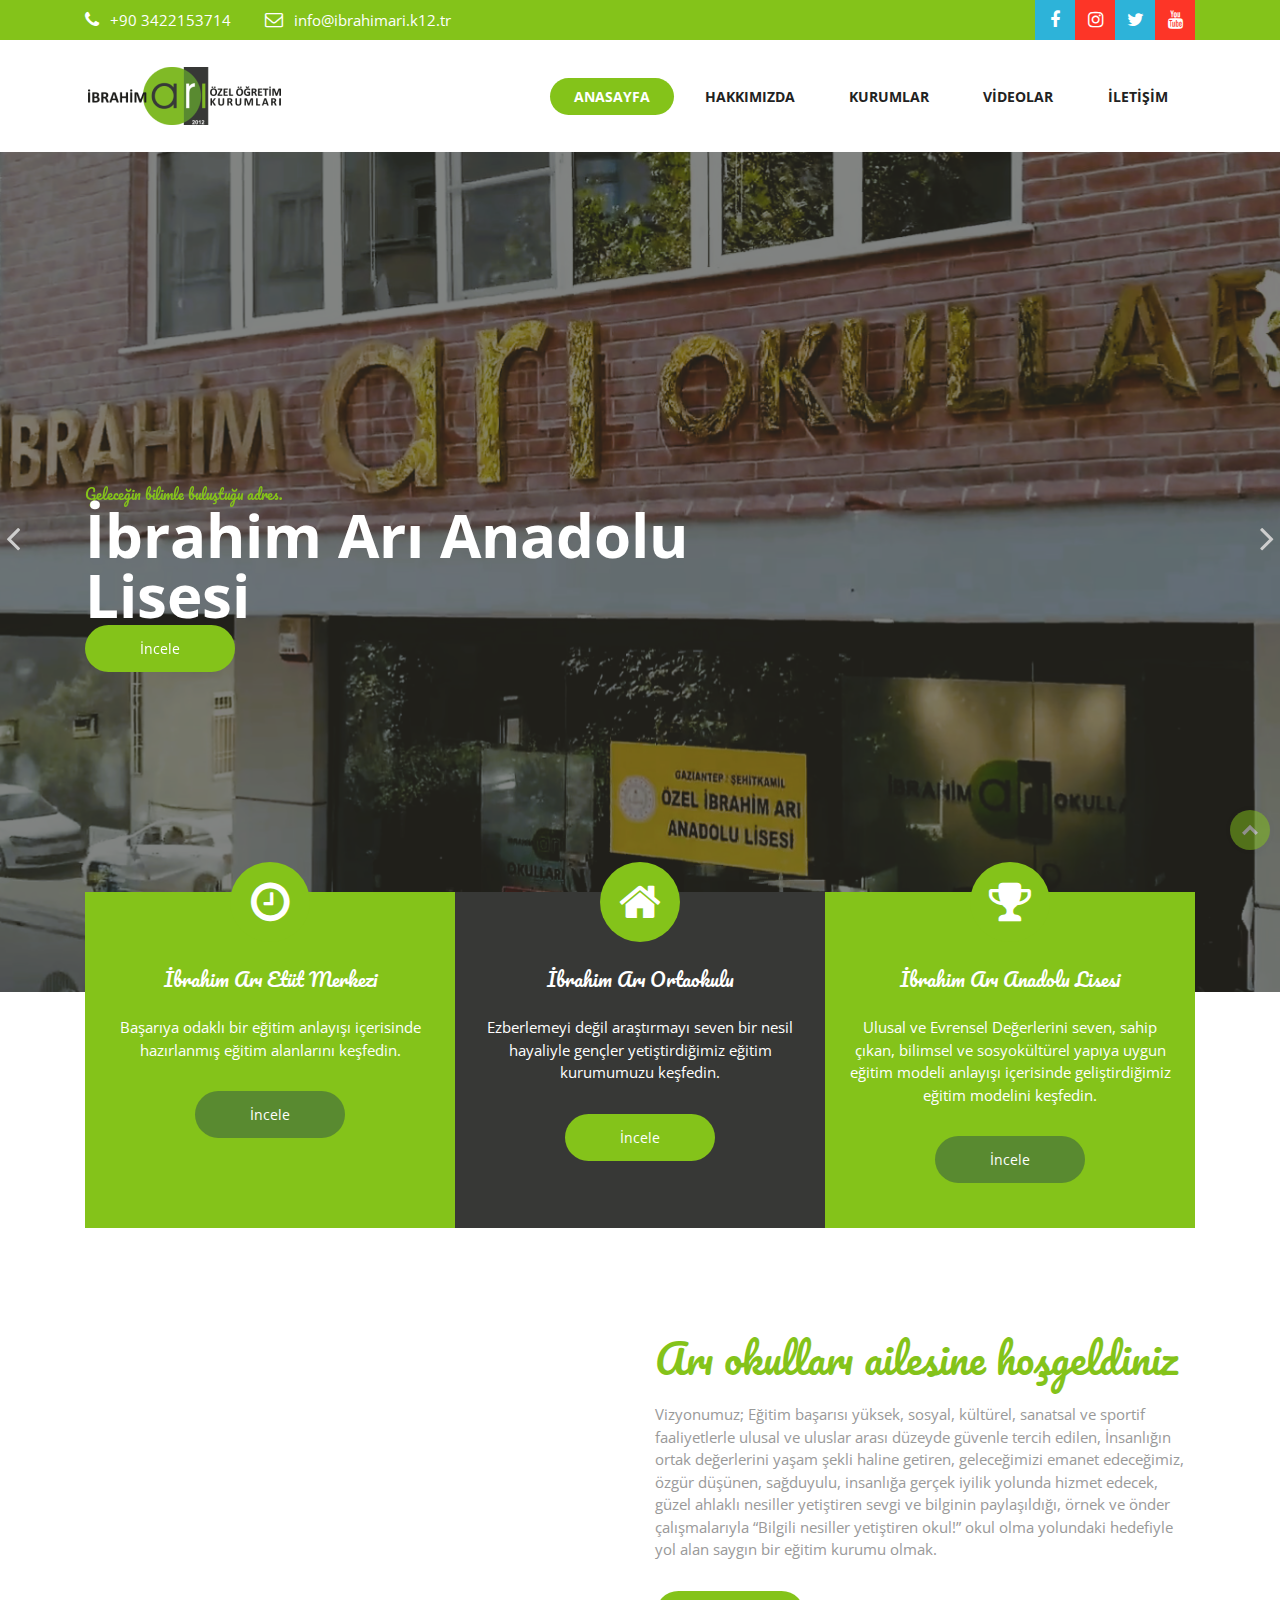
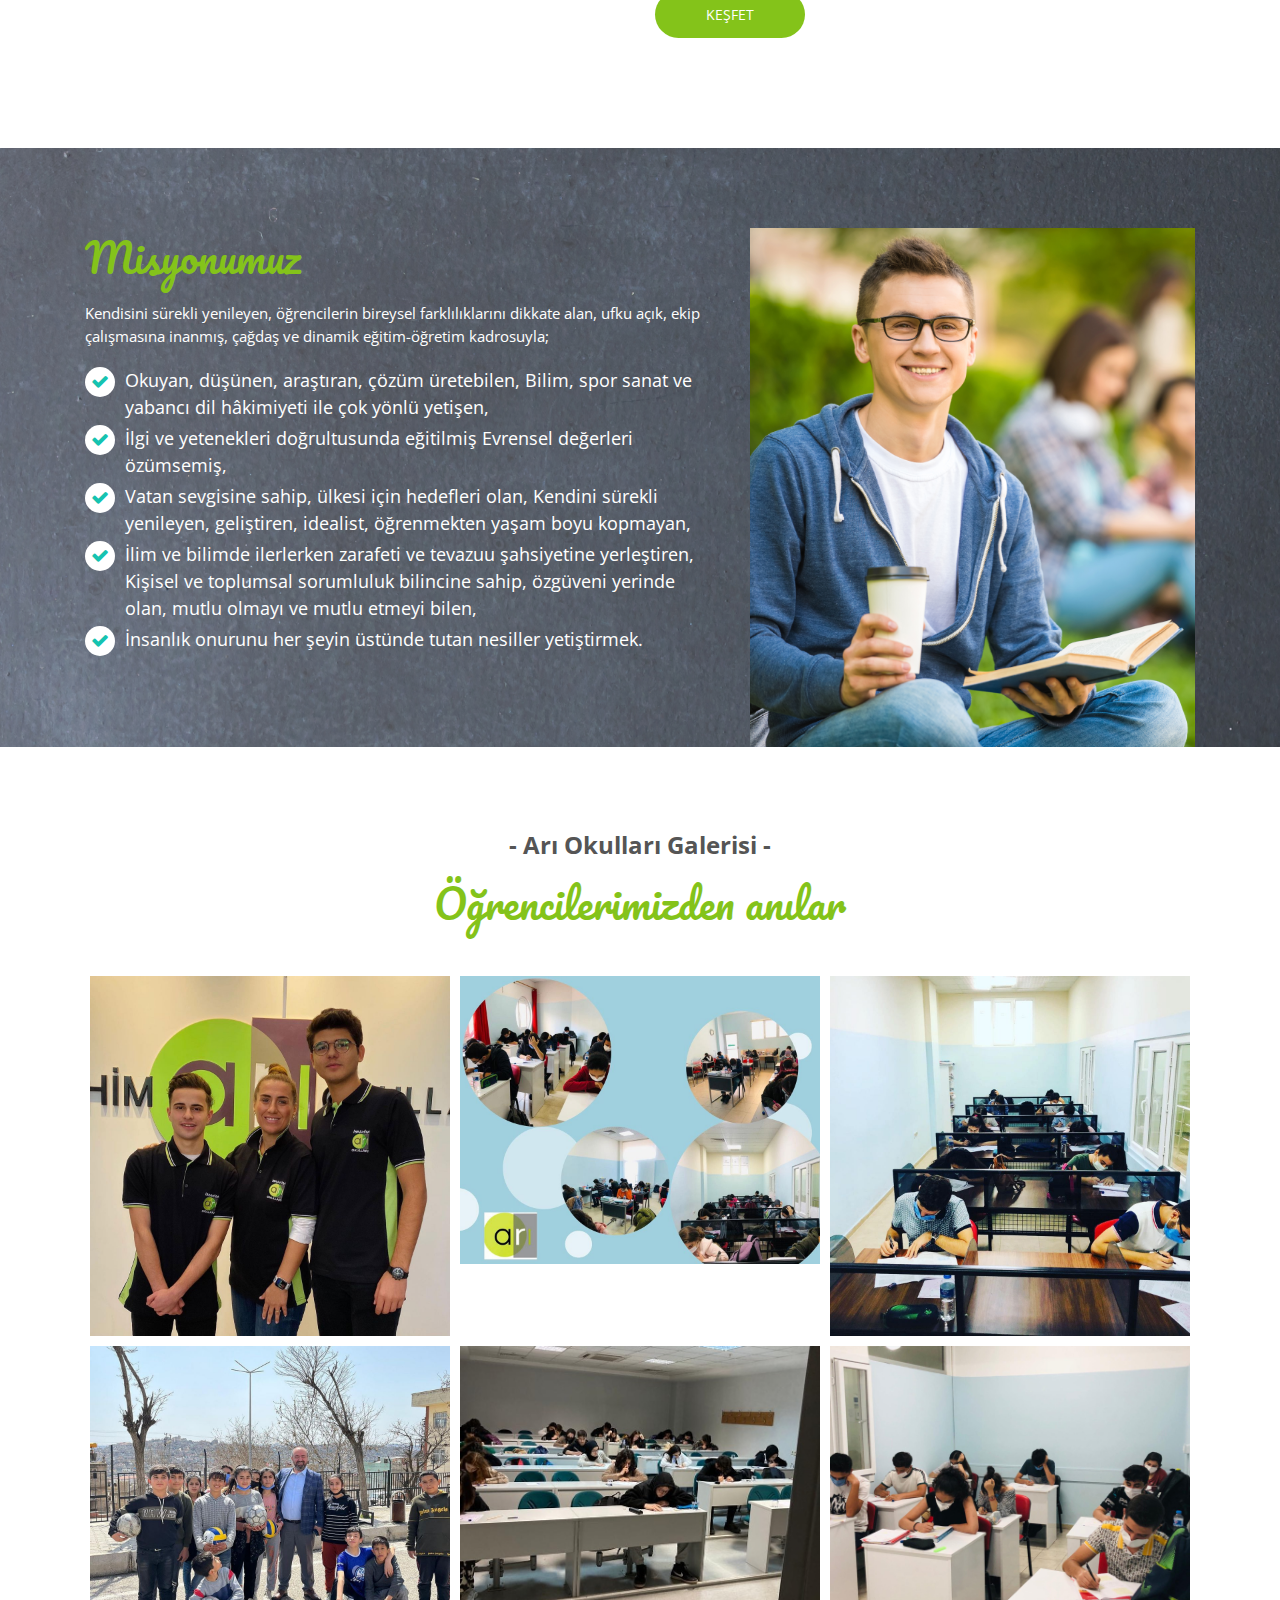
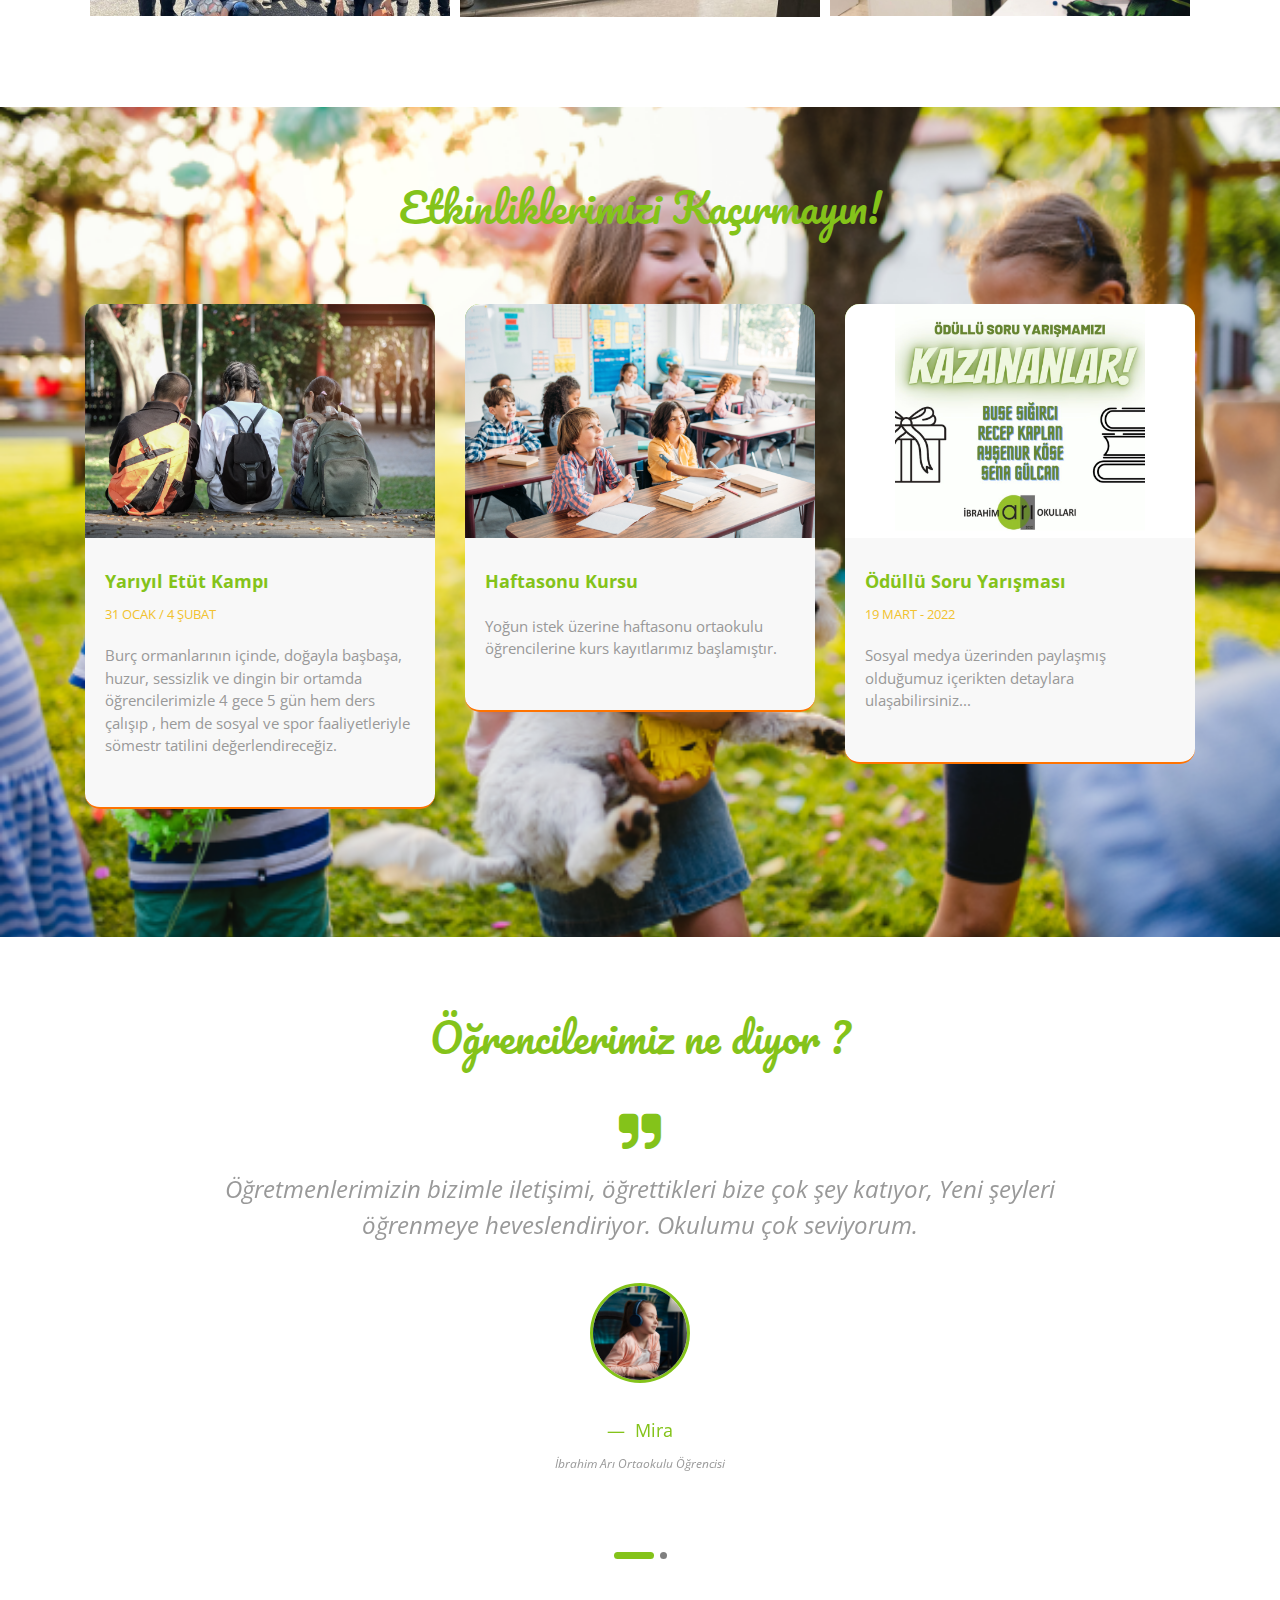
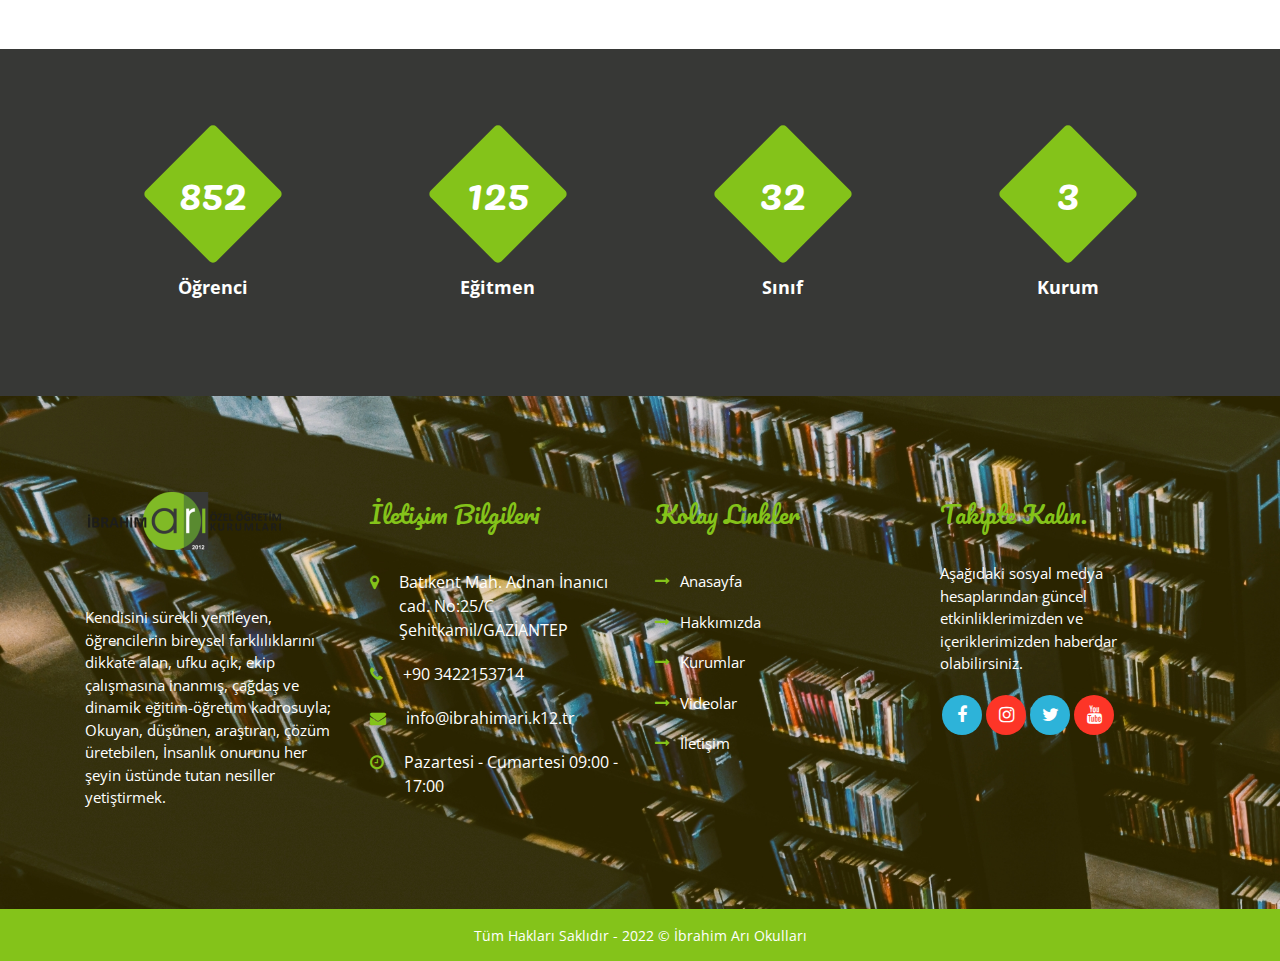
==== commit 5b5418c0: "Update index.html" ====
--- a/index.html
+++ b/index.html
@@ -578,12 +578,12 @@
 							</div>
 							
 							<ul class="list">
-								<li><a href="about.html" title="About us">Hakkımızda</a></li>
-								<li><a href="teachers.html" title="Our Teacher">Eğitmenlerimiz</a></li>
-								<li><a href="classes.html" title="Our Classes">Sınıflarımız</a></li>
-								<li><a href="page-events.html" title="Our Events">Etkinlikler</a></li>
-								<li><a href="contact.html" title="Contact Us">İletişim</a></li>
-							</ul>
+							<li><a href="index.html" title="Our Events">Anasayfa</a></li>
+							<li><a href="about.html" title="About us">Hakkımızda</a></li>
+							<li><a href="classes.html" title="Our Teacher">Kurumlar</a></li>
+							<li><a href="teachers.html" title="Our Classes">Videolar</a></li>
+							<li><a href="contact.html" title="Contact Us">İletişim</a></li>
+						</ul>
 								
 						</div>
 					</div>
@@ -642,4 +642,4 @@
 	<script src="js/script.js"></script>
 
 </body>
-</html>+</html>
